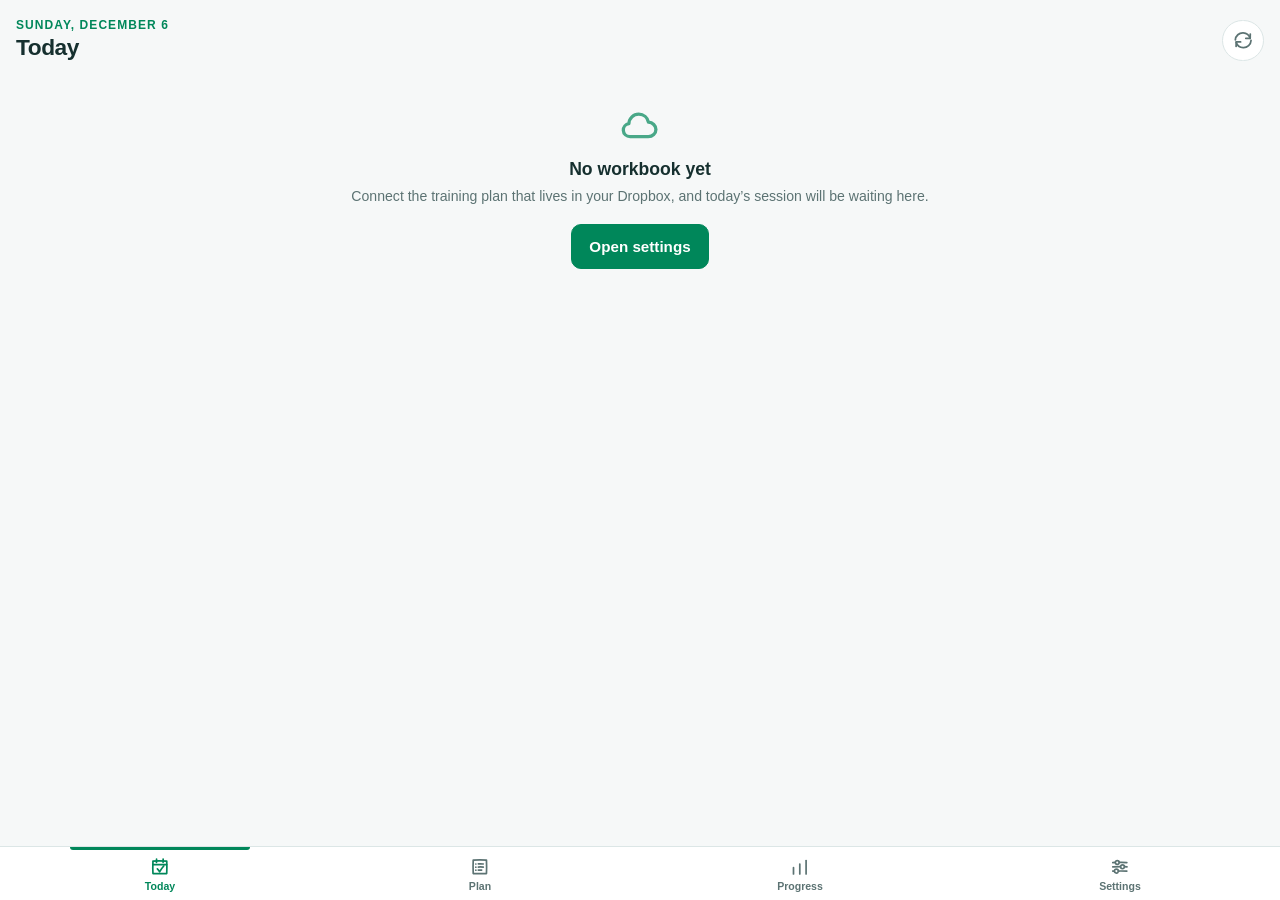
==== index.html @ d791ae9e "v1.69.0 — extras under Done, and a tick of their own He went looking for Wednesday's walk under Done" ====
<!DOCTYPE html>
<html lang="en">
<head>
    <meta charset="UTF-8">
    <meta name="viewport" content="width=device-width, initial-scale=1.0, viewport-fit=cover">
    <meta name="apple-mobile-web-app-capable" content="yes">
    <meta name="mobile-web-app-capable" content="yes">
    <meta name="apple-mobile-web-app-status-bar-style" content="black-translucent">
    <meta name="apple-mobile-web-app-title" content="AMS Workout">
    <meta name="theme-color" content="#00C97B">
    <title>AMS Workout Sync</title>
    <link rel="icon" type="image/png" sizes="64x64" href="icons/favicon-64.png">
    <link rel="apple-touch-icon" sizes="180x180" href="icons/apple-touch-icon.png">
    <link rel="manifest" href="manifest.json">
    <link rel="stylesheet" href="css/style.css?v=1.69.0">
</head>
<body data-tab="today">

    <!-- Hand-drawn icon set, in the spirit of the Instructions app: single
         stroke, nothing quite true, currentColor so each takes the colour of
         whatever it sits in. -->
    <svg class="icon-sprite" aria-hidden="true" focusable="false">
        <symbol id="icon-today" viewBox="0 0 24 24" fill="none" stroke="currentColor" stroke-width="1.9" stroke-linecap="round" stroke-linejoin="round">
            <path d="M4.4 5.6c5.1-.3 10.2-.2 15.3 0 .3 4.7.2 9.3 0 13.9-5.1.3-10.2.2-15.3 0-.3-4.6-.2-9.2 0-13.9Z"/>
            <path d="M4.6 9.7c5-.2 10-.2 15 0"/>
            <path d="M8.4 3.5c0 1.2 0 2.4-.1 3.5M15.7 3.4c.1 1.2.1 2.4 0 3.6"/>
            <path d="M9.3 14.4c1 1 1.8 2 2.5 3.1 1.4-2.4 2.9-4.5 4.6-6.4"/>
        </symbol>
        <symbol id="icon-plan" viewBox="0 0 24 24" fill="none" stroke="currentColor" stroke-width="1.9" stroke-linecap="round" stroke-linejoin="round">
            <path d="M4.7 4.6c-.3 5-.2 10 0 14.9 5 .3 9.8.2 14.7 0 .3-5 .2-10 0-14.9-4.9-.3-9.8-.3-14.7 0Z"/>
            <path d="M7.6 8.9h.01M7.6 12.4h.01M7.6 15.8h.01"/>
            <path d="M10.4 8.8c1.9-.2 3.7-.1 5.5.1"/>
            <path d="M10.4 12.3c1.9-.2 3.7-.1 5.5.1"/>
            <path d="M10.4 15.7c1.2-.2 2.4-.1 3.6.1"/>
        </symbol>
        <symbol id="icon-progress" viewBox="0 0 24 24" fill="none" stroke="currentColor" stroke-width="1.9" stroke-linecap="round" stroke-linejoin="round">
            <path d="M5 20V13"></path>
            <path d="M12 20V9"></path>
            <path d="M19 20V5"></path>
        </symbol>
        <symbol id="icon-settings" viewBox="0 0 24 24" fill="none" stroke="currentColor" stroke-width="1.9" stroke-linecap="round" stroke-linejoin="round">
            <path d="M4.2 7.3c.9-.1 1.8-.2 2.7-.2M11.5 7.1c2.8-.1 5.5 0 8.3.2"/>
            <path d="M7.05 7.2C7 6 7.95 5.05 9.2 5.05c1.3 0 2.15.95 2.15 2.15 0 1.3-.95 2.2-2.15 2.15C7.9 9.3 7.05 8.4 7.05 7.2Z"/>
            <path d="M4.2 12.1c2.7-.2 5.4-.2 8.5-.2M17.3 11.9c.9 0 1.8.1 2.7.2"/>
            <path d="M12.85 12c-.05-1.25.9-2.15 2.15-2.15 1.3 0 2.15.95 2.15 2.15 0 1.3-.95 2.2-2.15 2.15-1.3-.05-2.15-.95-2.15-2.15Z"/>
            <path d="M4.2 16.9c.5-.1 1-.1 1.5-.1M10.5 16.7c3.1-.1 6.2 0 9.3.2"/>
            <path d="M6.05 16.8C6 15.55 6.95 14.65 8.2 14.65c1.3 0 2.15.95 2.15 2.15 0 1.3-.95 2.2-2.15 2.15-1.3-.05-2.15-.95-2.15-2.15Z"/>
        </symbol>

        <symbol id="icon-swim" viewBox="0 0 24 24" fill="none" stroke="currentColor" stroke-width="1.9" stroke-linecap="round" stroke-linejoin="round">
            <path d="M2.6 17.4c1.6-1.3 3-1.3 4.6 0 1.6 1.3 3 1.3 4.6 0 1.6-1.3 3-1.3 4.6 0 1.5 1.3 3 1.3 4.5 0"/>
            <path d="M2.6 21c1.6-1.3 3-1.3 4.6 0 1.6 1.3 3 1.3 4.6 0 1.6-1.3 3-1.3 4.6 0 1.5 1.3 3 1.3 4.5 0"/>
            <path d="M7.4 13.6c1.9-1.7 3.9-3.3 6.1-4.7"/>
            <path d="M10.9 11.1c1.6.4 3.1 1 4.6 1.8"/>
            <path d="M16.8 6.4c.05-1.05.85-1.85 1.9-1.85 1.05 0 1.85.8 1.85 1.85 0 1.1-.8 1.9-1.85 1.85-1.05-.05-1.9-.85-1.9-1.85Z"/>
        </symbol>
        <symbol id="icon-bike" viewBox="0 0 24 24" fill="none" stroke="currentColor" stroke-width="1.9" stroke-linecap="round" stroke-linejoin="round">
            <path d="M2.4 17.1c0-2.2 1.7-3.9 3.9-3.9 2.1 0 3.8 1.7 3.8 3.9 0 2.1-1.7 3.8-3.8 3.8-2.2 0-3.9-1.7-3.9-3.8Z"/>
            <path d="M14 17.1c0-2.2 1.7-3.9 3.8-3.9 2.2 0 3.9 1.7 3.9 3.9 0 2.1-1.7 3.8-3.9 3.8-2.1 0-3.8-1.7-3.8-3.8Z"/>
            <path d="M6.3 17.1c1.9-2.6 3.8-5 5.9-7.3 1.9 2.4 3.8 4.8 5.6 7.3"/>
            <path d="M9.1 9.6c2 .2 4 .2 6 0"/>
            <path d="M14.9 5.3c.9-.1 1.8-.1 2.7 0"/>
            <path d="M16 5.4c.6 1.5 1.2 2.9 1.9 4.3"/>
        </symbol>
        <symbol id="icon-run" viewBox="0 0 24 24" fill="none" stroke="currentColor" stroke-width="1.9" stroke-linecap="round" stroke-linejoin="round">
            <path d="M13.2 4.3c.05-1.15.9-2 2.05-2 1.1 0 1.95.85 1.95 2 0 1.15-.85 2.05-1.95 2-1.15-.05-2.05-.9-2.05-2Z"/>
            <path d="M8.6 21.4c.9-2.2 1.9-4.2 3.1-6.2-1.1-1.2-2.1-2.4-3-3.7"/>
            <path d="M8.7 11.5c-.2 1.4-.6 2.6-1.2 3.8"/>
            <path d="M8.7 11.4c1.6-1.6 3.3-2.9 5.2-4 1 1.2 1.7 2.5 2.2 3.9 1.2.5 2.4.9 3.7 1.2"/>
            <path d="M11.7 15.2c1.4.7 2.5 1.7 3.4 3 .5 1.1.9 2.1 1.2 3.2"/>
            <path d="M4.3 9.9c1.4-.2 2.8-.2 4.2-.1"/>
        </symbol>
        <symbol id="icon-strength" viewBox="0 0 24 24" fill="none" stroke="currentColor" stroke-width="1.9" stroke-linecap="round" stroke-linejoin="round">
            <path d="M2.6 9.6c.1 1.7.1 3.3 0 5"/>
            <path d="M5.3 7.3c.2 3.1.2 6.2 0 9.4"/>
            <path d="M18.7 7.2c.2 3.2.2 6.4 0 9.5"/>
            <path d="M21.4 9.5c.1 1.7.1 3.4 0 5.1"/>
            <path d="M5.4 12c4.4-.3 8.8-.3 13.2 0"/>
        </symbol>
        <symbol id="icon-mobility" viewBox="0 0 24 24" fill="none" stroke="currentColor" stroke-width="1.9" stroke-linecap="round" stroke-linejoin="round">
            <path d="M10.1 3.6c.05-1.15.9-2 2.05-2 1.1 0 1.95.85 1.95 2 0 1.15-.85 2.05-1.95 2-1.15-.05-2.05-.9-2.05-2Z"/>
            <path d="M12.1 7c-.1 2.5-.1 4.9 0 7.3"/>
            <path d="M6.6 9.3c1.9.8 3.7 1.3 5.6 1.4 1.9-.1 3.6-.6 5.4-1.4"/>
            <path d="M12.1 14.2c-1.3 2.4-2.8 4.6-4.6 6.6"/>
            <path d="M12.1 14.2c1.4 2.3 2.9 4.5 4.7 6.5"/>
        </symbol>
        <symbol id="icon-stretch" viewBox="0 0 24 24" fill="none" stroke="currentColor" stroke-width="1.9" stroke-linecap="round" stroke-linejoin="round">
            <path d="M7.6 3.9c.05-1.15.9-2 2.05-2 1.1 0 1.95.85 1.95 2 0 1.15-.85 2.05-1.95 2-1.15-.05-2.05-.9-2.05-2Z"/>
            <path d="M9.6 7.3c-.4 2.3-.5 4.5-.4 6.8"/>
            <path d="M9.2 14.1c2.8-.4 5.6-.5 8.4-.3"/>
            <path d="M9.4 9.5c2.2.6 4.3 1.5 6.3 2.7"/>
            <path d="M4.2 20.6c1.7-2.3 3.4-4.5 5.2-6.6"/>
        </symbol>
        <symbol id="icon-other" viewBox="0 0 24 24" fill="none" stroke="currentColor" stroke-width="1.9" stroke-linecap="round" stroke-linejoin="round">
            <path d="M3.6 12c0-4.7 3.8-8.5 8.5-8.5 4.6 0 8.4 3.8 8.4 8.5 0 4.6-3.8 8.4-8.4 8.4-4.7 0-8.5-3.8-8.5-8.4Z"/>
            <path d="M9.4 9.6c.2-1.4 1.3-2.3 2.7-2.3 1.5 0 2.6 1 2.6 2.4 0 1.8-2.5 2-2.6 4"/>
            <path d="M12.1 16.6h.01"/>
        </symbol>

        <symbol id="icon-cloud" viewBox="0 0 24 24" fill="none" stroke="currentColor" stroke-width="1.9" stroke-linecap="round" stroke-linejoin="round">
            <path d="M6.6 18.8c-2.3.1-4-1.5-4.1-3.6-.1-1.9 1.3-3.6 3.2-3.9.2-3.1 2.6-5.4 5.7-5.4 2.8 0 5.1 1.9 5.6 4.6 2.4.1 4.3 2 4.3 4.2 0 2.3-1.9 4.1-4.4 4.1-3.4.1-6.9.1-10.3 0Z"/>
        </symbol>
        <symbol id="icon-sync" viewBox="0 0 24 24" fill="none" stroke="currentColor" stroke-width="1.9" stroke-linecap="round" stroke-linejoin="round">
            <path d="M20.4 12.3c-.2 4.4-3.9 7.8-8.4 7.6-3.5-.1-6.5-2.5-7.5-5.8"/>
            <path d="M3.6 11.6c.3-4.4 4-7.7 8.4-7.5 3.5.2 6.4 2.6 7.4 5.9"/>
            <path d="M19.6 5.4c-.1 1.5-.1 3-.1 4.6-1.6.1-3.1.1-4.7 0"/>
            <path d="M4.4 18.6c.1-1.6.1-3.1.1-4.7 1.6-.1 3.1-.1 4.7 0"/>
        </symbol>
        <symbol id="icon-back" viewBox="0 0 24 24" fill="none" stroke="currentColor" stroke-width="2.1" stroke-linecap="round" stroke-linejoin="round">
            <path d="M14.8 4.6c-2.5 2.4-4.9 4.9-7.2 7.5 2.3 2.6 4.7 5.1 7.2 7.4"/>
        </symbol>
        <symbol id="icon-check" viewBox="0 0 24 24" fill="none" stroke="currentColor" stroke-width="2.1" stroke-linecap="round" stroke-linejoin="round">
            <path d="M4.7 12.5c1.6 1.6 3 3.2 4.3 5 3.4-5.6 7.4-10.6 11.4-15"/>
        </symbol>
        <symbol id="icon-plus" viewBox="0 0 24 24" fill="none" stroke="currentColor" stroke-width="2.1" stroke-linecap="round" stroke-linejoin="round">
            <path d="M12 5.5v13M5.5 12h13"/>
        </symbol>
        <symbol id="icon-share" viewBox="0 0 24 24" fill="none" stroke="currentColor" stroke-width="1.9" stroke-linecap="round" stroke-linejoin="round">
            <path d="M12 3.4c0 4.3 0 8.5.1 12.7"/>
            <path d="M8.3 7c1.2-1.3 2.5-2.5 3.8-3.6 1.3 1.1 2.6 2.3 3.7 3.6"/>
            <path d="M7.6 11H5.5c-.3 3.1-.3 6.2 0 9.3 4.4.3 8.7.3 13 0 .3-3.1.3-6.2 0-9.3h-2.1"/>
        </symbol>
        <symbol id="icon-mic" viewBox="0 0 24 24" fill="none" stroke="currentColor" stroke-width="1.9" stroke-linecap="round" stroke-linejoin="round">
            <path d="M9.4 4.6c0-1.5 1.2-2.7 2.7-2.7 1.4 0 2.6 1.2 2.6 2.7 0 2.4.1 4.7 0 7.1 0 1.4-1.2 2.6-2.6 2.6-1.5 0-2.7-1.2-2.7-2.6-.1-2.4-.1-4.7 0-7.1Z"/>
            <path d="M5.6 10.9c-.1 3.4 2.7 6.3 6.4 6.3 3.6 0 6.5-2.9 6.4-6.3"/>
            <path d="M12 17.4c0 1.6 0 3.1-.1 4.6"/>
            <path d="M8.8 22.1c2.1-.2 4.2-.2 6.3 0"/>
        </symbol>
        <symbol id="icon-clock" viewBox="0 0 24 24" fill="none" stroke="currentColor" stroke-width="1.9" stroke-linecap="round" stroke-linejoin="round">
            <path d="M3.6 12c0-4.7 3.8-8.5 8.5-8.5 4.6 0 8.4 3.8 8.4 8.5 0 4.6-3.8 8.4-8.4 8.4-4.7 0-8.5-3.8-8.5-8.4Z"/>
            <path d="M12 7.2c-.1 1.7-.1 3.3 0 4.9 1.3.6 2.5 1.3 3.7 2.1"/>
        </symbol>
    </svg>

    <!-- ===================== TODAY ===================== -->
    <div id="todayScreen" class="screen active">
        <header class="app-header">
            <div class="app-header-main">
                <p class="app-eyebrow" id="todayEyebrow">Today</p>
                <h1 class="app-title" id="todayDate">—</h1>
            </div>
            <button class="icon-button" id="syncButton" aria-label="Sync with Dropbox">
                <svg class="icon"><use href="#icon-sync"></use></svg>
            </button>
        </header>
        <div class="status-strip" id="statusStrip" hidden></div>
        <div class="screen-body" id="todayBody"></div>
    </div>

    <!-- ===================== PLAN ===================== -->
    <div id="planScreen" class="screen">
        <header class="app-header">
            <div class="app-header-main">
                <p class="app-eyebrow">The plan</p>
                <h1 class="app-title">Schedule</h1>
            </div>
        </header>
        <div class="segmented" role="tablist">
            <button class="segment active" data-range="upcoming">Upcoming</button>
            <button class="segment" data-range="past">Done</button>
            <button class="segment" data-range="missed">Missed</button>
            <button class="segment" data-range="all">All</button>
        </div>
        <div class="screen-body" id="planBody"></div>
    </div>

    <!-- ===================== PROGRESS ===================== -->
    <div id="progressScreen" class="screen">
        <header class="app-header">
            <div class="app-header-main">
                <p class="app-eyebrow">How it is going</p>
                <h1 class="app-title">Progress</h1>
            </div>
        </header>
        <div class="screen-body" id="progressBody"></div>
    </div>

    <!-- ===================== WORKOUT DETAIL ===================== -->
    <div id="workoutScreen" class="screen">
        <header class="app-header detail">
            <button class="icon-button" data-back="true" aria-label="Back">
                <svg class="icon"><use href="#icon-back"></use></svg>
            </button>
            <div class="app-header-main">
                <p class="app-eyebrow" id="workoutEyebrow">—</p>
                <h1 class="app-title" id="workoutTitle">—</h1>
            </div>
            <button class="icon-button" id="shareWorkoutButton" aria-label="Share this session">
                <svg class="icon"><use href="#icon-share"></use></svg>
            </button>
        </header>
        <div class="screen-body" id="workoutBody"></div>
        <div class="screen-footer">
            <!-- The commonest answer, full width and saying the number it will
                 write. The form and "missed" are the exceptions underneath. -->
            <button class="btn btn-primary btn-block" id="asPlannedButton" hidden>Did it</button>
            <div class="button-row" style="margin-top:0.4rem">
                <button class="btn btn-primary" id="openLogButton">Log this session</button>
                <button class="btn" id="markMissedButton">Missed</button>
            </div>
        </div>
    </div>

    <!-- ===================== LOG ===================== -->
    <div id="logScreen" class="screen">
        <header class="app-header detail">
            <button class="icon-button" data-back="true" aria-label="Back">
                <svg class="icon"><use href="#icon-back"></use></svg>
            </button>
            <div class="app-header-main">
                <p class="app-eyebrow" id="logEyebrow">—</p>
                <h1 class="app-title" id="logTitle">How did it go?</h1>
            </div>
        </header>
        <div class="screen-body" id="logBody"></div>
        <div class="screen-footer">
            <button class="btn btn-primary btn-block" id="saveLogButton">Save to the workbook</button>
        </div>
    </div>

    <!-- ===================== ACTIVITY LIST ===================== -->
    <div id="activitiesScreen" class="screen">
        <header class="app-header detail">
            <button class="icon-button" data-back="true" aria-label="Back">
                <svg class="icon"><use href="#icon-back"></use></svg>
            </button>
            <div class="app-header-main">
                <p class="app-eyebrow">Extra activities</p>
                <h1 class="app-title">What you can log</h1>
            </div>
        </header>
        <div class="screen-body" id="activitiesBody"></div>
    </div>

    <!-- ===================== WAITING TO SYNC ===================== -->
    <div id="queueScreen" class="screen">
        <header class="app-header detail">
            <button class="icon-button" data-back="true" aria-label="Back">
                <svg class="icon"><use href="#icon-back"></use></svg>
            </button>
            <div class="app-header-main">
                <p class="app-eyebrow">Not yet in the workbook</p>
                <h1 class="app-title">Waiting to sync</h1>
            </div>
        </header>
        <div class="screen-body" id="queueBody"></div>
        <div class="screen-footer">
            <button class="btn btn-primary btn-block" id="queueSyncButton">Try again now</button>
        </div>
    </div>

    <!-- ===================== HOW THIS WORKS ===================== -->
    <div id="guideScreen" class="screen">
        <header class="app-header detail">
            <button class="icon-button" data-back="true" aria-label="Back">
                <svg class="icon"><use href="#icon-back"></use></svg>
            </button>
            <div class="app-header-main">
                <p class="app-eyebrow">AMS Workout Sync</p>
                <h1 class="app-title">How this works</h1>
            </div>
        </header>
        <div class="screen-body" id="guideBody"></div>
    </div>

    <!-- ===================== WHAT'S NEW ===================== -->
    <div id="versionScreen" class="screen">
        <header class="app-header detail">
            <button class="icon-button" data-back="true" aria-label="Back">
                <svg class="icon"><use href="#icon-back"></use></svg>
            </button>
            <div class="app-header-main">
                <p class="app-eyebrow" id="versionEyebrow">—</p>
                <h1 class="app-title">What's new</h1>
            </div>
        </header>
        <div class="screen-body" id="versionBody"></div>
    </div>

    <!-- ===================== SOMETHING ELSE ===================== -->
    <div id="extraScreen" class="screen">
        <header class="app-header detail">
            <button class="icon-button" data-back="true" aria-label="Back">
                <svg class="icon"><use href="#icon-back"></use></svg>
            </button>
            <div class="app-header-main">
                <p class="app-eyebrow">Not in the plan</p>
                <h1 class="app-title">An extra activity</h1>
            </div>
        </header>
        <div class="screen-body" id="extraBody"></div>
        <div class="screen-footer">
            <button class="btn btn-primary btn-block" id="saveExtraButton">Save it</button>
        </div>
    </div>

    <!-- ===================== EVERYTHING ELSE LOGGED ===================== -->
    <div id="extrasScreen" class="screen">
        <header class="app-header detail">
            <button class="icon-button" data-back="true" aria-label="Back">
                <svg class="icon"><use href="#icon-back"></use></svg>
            </button>
            <div class="app-header-main">
                <p class="app-eyebrow">Not in the plan</p>
                <h1 class="app-title">Extra activities</h1>
            </div>
        </header>
        <div class="screen-body" id="extrasBody"></div>
        <div class="screen-footer">
            <button class="btn btn-primary btn-block" data-extra="1">Log an extra activity</button>
        </div>
    </div>

    <!-- ===================== RESCHEDULE ===================== -->
    <div id="rescheduleScreen" class="screen">
        <header class="app-header detail">
            <button class="icon-button" data-back="true" aria-label="Back">
                <svg class="icon"><use href="#icon-back"></use></svg>
            </button>
            <div class="app-header-main">
                <p class="app-eyebrow" id="rescheduleEyebrow">—</p>
                <h1 class="app-title">Move this session</h1>
            </div>
        </header>
        <div class="screen-body" id="rescheduleBody"></div>
    </div>

    <!-- ===================== SETTINGS ===================== -->
    <div id="settingsScreen" class="screen">
        <header class="app-header">
            <div class="app-header-main">
                <!-- No eyebrow. Every attempt at one here said something the
                     word "Settings" had already said, and he asked for it to be
                     relevant or gone. There was nothing relevant to put. -->
                <h1 class="app-title">Settings</h1>
            </div>
        </header>
        <div class="screen-body" id="settingsBody"></div>
    </div>

    <!-- ===================== SHEET SETUP ===================== -->
    <div id="setupScreen" class="screen">
        <header class="app-header detail">
            <button class="icon-button" data-back="true" aria-label="Back">
                <svg class="icon"><use href="#icon-back"></use></svg>
            </button>
            <div class="app-header-main">
                <p class="app-eyebrow">Which column is which</p>
                <h1 class="app-title">Sheet setup</h1>
            </div>
        </header>
        <div class="screen-body" id="setupBody"></div>
        <div class="screen-footer">
            <button class="btn btn-primary btn-block" id="saveSetupButton">Save layout</button>
        </div>
    </div>

    <nav class="tab-bar">
        <button class="tab" data-tab="today">
            <svg class="icon"><use href="#icon-today"></use></svg><span>Today</span>
        </button>
        <button class="tab" data-tab="plan">
            <svg class="icon"><use href="#icon-plan"></use></svg><span>Plan</span>
        </button>
        <button class="tab" data-tab="progress">
            <svg class="icon"><use href="#icon-progress"></use></svg><span>Progress</span>
        </button>
        <button class="tab" data-tab="settings">
            <svg class="icon"><use href="#icon-settings"></use></svg><span>Settings</span>
        </button>
    </nav>

    <!-- Asked rather than assumed: which week, before the share sheet opens. -->
    <div class="action-sheet" id="actionSheet" hidden>
        <div class="action-sheet-backdrop" data-sheet-close></div>
        <div class="action-sheet-card" role="dialog" aria-modal="true" aria-labelledby="actionSheetTitle">
            <p class="action-sheet-title" id="actionSheetTitle"></p>
            <!-- Only filled in when the sheet is being used to explain
                 something rather than to ask something. -->
            <div class="action-sheet-note" id="actionSheetNote" hidden></div>
            <div class="action-sheet-actions" id="actionSheetActions"></div>
            <button type="button" class="btn btn-block action-sheet-cancel" id="actionSheetCancel" data-sheet-close>Cancel</button>
        </div>
    </div>

    <!-- Outside every screen: see the note in init(). One input serves every
         photo button in the app, and no `capture` attribute, so an iPhone
         offers the camera and the library rather than opening the camera. -->
    <input type="file" id="photoInput" accept="image/*" multiple hidden>

    <!-- One photo, as large as the screen will show it. -->
    <div class="photo-viewer" id="photoViewer" hidden>
        <div class="photo-viewer-backdrop" data-photo-close></div>
        <div class="photo-viewer-card" role="dialog" aria-modal="true" aria-label="Photo">
            <img id="photoViewerImage" alt="">
            <p class="photo-viewer-caption" id="photoViewerCaption"></p>
            <div class="button-row">
                <button type="button" class="btn btn-small" data-photo-share>Save a copy</button>
                <button type="button" class="btn btn-small btn-danger" data-photo-delete>Delete</button>
                <button type="button" class="btn btn-small" data-photo-close>Close</button>
            </div>
        </div>
    </div>

    <div class="toast" id="toast" role="status" aria-live="polite"></div>

    <script src="js/version.js?v=1.69.0"></script>
    <script src="js/db.js?v=1.69.0"></script>
    <script src="js/zip.js?v=1.69.0"></script>
    <script src="js/xlsx.js?v=1.69.0"></script>
    <script src="js/mapping.js?v=1.69.0"></script>
    <script src="js/plan.js?v=1.69.0"></script>
    <script src="js/extras.js?v=1.69.0"></script>
    <script src="js/voice.js?v=1.69.0"></script>
    <script src="js/photos.js?v=1.69.0"></script>
    <script src="js/ics.js?v=1.69.0"></script>
    <script src="js/stats.js?v=1.69.0"></script>
    <script src="js/dropbox.js?v=1.69.0"></script>
    <script src="js/sync.js?v=1.69.0"></script>
    <script src="js/ui.js?v=1.69.0"></script>
    <script src="js/app.js?v=1.69.0"></script>
</body>
</html>
---- css/style.css ----
/*
 * AMS Workout Sync — styling.
 *
 * A sibling of the AMS Instructions app, and deliberately so: the same dark
 * teal ground, the same hand-drawn icons, the same idea that colour tells you
 * where you are. Here the accent comes from the *sport* rather than the tab,
 * because on a training plan the discipline is the thing you are looking for.
 */

* { margin: 0; padding: 0; box-sizing: border-box; }

/*
 * `hidden` has to win. Any class that sets `display` outbids the browser's own
 * [hidden] rule, so an element the code believes it has hidden stays on screen:
 * that is how the status strip kept its space with nothing to say in it, and
 * how a rest day went on offering a "Log this session" button.
 */
[hidden] { display: none !important; }

:root {
    --color-bg: #0a1f1f;
    --color-surface: #1a3535;
    --color-surface-2: #21403f;
    --color-text: #ffffff;
    --color-text-secondary: #a0b8b8;
    --color-border: #2a5555;

    --accent: #00C97B;
    --color-success: #10b981;
    --color-warning: #f59e0b;
    --color-danger: #dc2626;
    --color-danger-text: #ff6b6b;

    /* One colour per discipline, kept far apart in hue so a week of training
       can be read as a stripe of colour without labels. */
    --sport-swim: #06b6d4;
    --sport-bike: #84cc16;
    --sport-run: #22c55e;
    /* Mobility and strength are one colour on purpose: they are the same
       kind of work, they are read together in the week strip, and telling two
       gym sessions apart by hue was never the question anybody asks of it. */
    --sport-mobility: #eab308;
    --sport-strength: #eab308;
    --sport-other: #8b5cf6;
    --sport-rest: #64748b;   /* deliberately quiet — a rest day is not a session */
    --sport-race: #ef4444;
    /* Anything done outside the plan. Not a discipline — a walk and an
       unplanned run are both this — so it is deliberately outside the range
       the sports occupy, and pink was free. Its whole job is to be told apart
       from all of them at a glance, in a column 11 pixels wide. */
    --sport-extra: #f472b6;

    /* The frame round anything logged outside the plan. Yellow because he
       asked for yellow, and because green is taken: a run logged as an extra
       carries a green bar already, and a green frame round it would make it
       look like a planned session he completed. */
    --extra-edge: #eab308;

    --safe-top: env(safe-area-inset-top, 0px);
    --safe-bottom: env(safe-area-inset-bottom, 0px);
    --tabbar-height: 3.35rem;

    --radius: 14px;
    --radius-sm: 10px;
}

@media (prefers-color-scheme: light) {
    :root:not([data-theme="dark"]) {
        --color-bg: #f6f8f8;
        --color-surface: #ffffff;
        --color-surface-2: #eef3f3;
        --color-text: #16302f;
        --color-text-secondary: #5c7373;
        --color-border: #dce6e6;
        --accent: #00875A;
        /* The dark theme's sport colours are bright by design, and on white
           they wash out to half the contrast standard — the RUN label measured
           2.3:1 against the 4.5 it needs. Strength was given a darker light
           variant from the start; these finish the job. Same hue, more ink. */
        --sport-swim: #155e75;
        --sport-bike: #3f6212;
        --sport-run: #166534;
        --sport-mobility: #854d0e;
        --sport-strength: #854d0e;
        --sport-other: #5b21b6;
        --sport-rest: #475569;
        --sport-race: #991b1b;
        /* Same treatment as the sports above, and for the same reason: it
           labels a row on the opened day, so it carries text. 6.0:1 on white.
           Do not brighten it back towards the dark theme's pink. */
        --sport-extra: #be185d;
        /* #eab308 is 1.9:1 on white — invisible as an edge. Same hue with more
           ink in it: 4.9:1, well past the 3:1 a border needs. */
        --extra-edge: #a16207;
        --color-danger-text: #c81e1e;
    }
}

html { background: var(--color-bg); }

body {
    font-family: -apple-system, BlinkMacSystemFont, 'Segoe UI', Roboto, sans-serif;
    background: var(--color-bg);
    color: var(--color-text);
    height: 100vh;
    height: 100dvh;
    overflow: hidden;
    -webkit-text-size-adjust: 100%;
    -webkit-tap-highlight-color: transparent;
}

.icon-sprite { display: none; }

.icon {
    width: 1.4rem;
    height: 1.4rem;
    display: block;
    color: inherit;
}

/* ---------- screens ---------- */

.screen {
    display: none;
    position: fixed;
    inset: 0;
    flex-direction: column;
    background: var(--color-bg);
}

.screen.active { display: flex; }

.screen-body {
    flex: 1;
    overflow-y: auto;
    -webkit-overflow-scrolling: touch;
    padding: 0 1rem calc(var(--tabbar-height) + var(--safe-bottom) + 1.5rem);
}

.screen-footer {
    position: sticky;
    bottom: 0;
    padding: 0.75rem 1rem calc(0.75rem + var(--safe-bottom));
    background: linear-gradient(to top, var(--color-bg) 62%, transparent);
}

/* A detail screen sits above the tab bar, so its body needs less bottom room. */
#workoutScreen .screen-body,
#logScreen .screen-body,
#setupScreen .screen-body { padding-bottom: 1.5rem; }

/* ---------- header ---------- */

.app-header {
    display: flex;
    align-items: flex-end;
    gap: 0.75rem;
    padding: calc(var(--safe-top) + 1.1rem) 1rem 0.85rem;
}

.app-header.detail { align-items: center; }

.app-header-main { flex: 1; min-width: 0; }

.app-eyebrow {
    font-size: 0.75rem;
    font-weight: 600;
    letter-spacing: 0.09em;
    text-transform: uppercase;
    color: var(--accent);
    margin-bottom: 0.15rem;
}

.app-title {
    font-size: 1.6rem;
    font-weight: 700;
    letter-spacing: -0.02em;
    line-height: 1.15;
}

.icon-button {
    flex-shrink: 0;
    width: 2.6rem;
    height: 2.6rem;
    display: grid;
    place-items: center;
    border: 1px solid var(--color-border);
    border-radius: 50%;
    background: var(--color-surface);
    color: var(--color-text);
    cursor: pointer;
}

.icon-button:active { transform: scale(0.94); }
.icon-button.spinning .icon { animation: spin 0.9s linear infinite; }

@keyframes spin { to { transform: rotate(360deg); } }

/* ---------- status strip ---------- */

.status-strip {
    margin: 0 1rem 0.75rem;
    padding: 0.6rem 0.8rem;
    border-radius: var(--radius-sm);
    background: var(--color-surface);
    border: 1px solid var(--color-border);
    font-size: 0.82rem;
    color: var(--color-text-secondary);
    display: flex;
    align-items: center;
    gap: 0.5rem;
}

.status-strip.warn { border-color: var(--color-warning); color: var(--color-warning); }
.status-strip.bad { border-color: var(--color-danger-text); color: var(--color-danger-text); }
.status-strip .icon { width: 1.05rem; height: 1.05rem; flex-shrink: 0; }

/* ---------- cards ---------- */

.card {
    background: var(--color-surface);
    border: 1px solid var(--color-border);
    border-radius: var(--radius);
    padding: 1rem;
    margin-bottom: 0.85rem;
}

.card-tappable { cursor: pointer; }
.card-tappable:active { transform: scale(0.99); }

/* The workout card wears its discipline's colour down the left edge. */
.workout-card {
    position: relative;
    padding-left: 1.1rem;
    overflow: hidden;
}

.workout-card::before {
    content: '';
    position: absolute;
    left: 0; top: 0; bottom: 0;
    width: 5px;
    background: var(--sport, var(--accent));
}

/*
 * Done, and missed, said by the whole card rather than by a pill on it.
 *
 * The pill was already there and was already right — it was just small. Nine
 * cards down a list, finding out which are behind you meant reading nine
 * pills. The border answers that from a glance and the pill keeps the detail.
 *
 * Colour matches the pill exactly (`.pill.done`, `.pill.missed`), so the two
 * marks on one card can never disagree about what they mean. The wash is kept
 * very light: it has to survive being read beside the sport's own colour bar
 * down the left edge, not compete with it.
 */
.workout-card.is-done,
.workout-card.is-missed-card {
    /* 2px of border and 1px of inset ring: three pixels of edge, which is what
       "a bit thicker" turned out to mean when it was drawn. */
    border-width: 2px;
}

.workout-card.is-done {
    border-color: var(--color-success);
    box-shadow: inset 0 0 0 1px var(--color-success);
    background: color-mix(in srgb, var(--color-success) 11%, var(--color-surface));
}

.workout-card.is-missed-card {
    border-color: var(--color-danger-text);
    box-shadow: inset 0 0 0 1px var(--color-danger-text);
    background: color-mix(in srgb, var(--color-danger-text) 11%, var(--color-surface));
}

/*
 * An extra, framed like the two above and in a colour neither of them uses.
 *
 * Green and red are *states* — done and missed. An extra has no state to
 * report: it is always done, which is why its bar in the week strip is always
 * solid (v1.56.0). So this frame reports a *kind* instead, and the activity's
 * own colour stays on the left edge reporting which activity. Two marks, two
 * meanings, exactly as the border and the pill divide the work on a session.
 *
 * The one place it matters most is a run logged as an extra: green bar, and
 * a green frame would say "a planned session you completed", which is the one
 * thing it is not.
 */
.workout-card.is-extra-card {
    border-width: 2px;
    border-color: var(--extra-edge);
    box-shadow: inset 0 0 0 1px var(--extra-edge);
    background: color-mix(in srgb, var(--extra-edge) 11%, var(--color-surface));
}

/*
 * The tick, in the corner of a session you have done.
 *
 * Filled rather than outlined, and the one solid patch of colour on the card:
 * the border and the pill both report the fact quietly, and this is the part
 * that is allowed to be pleased about it. Drawn in the corner because that is
 * where he drew it.
 */
.done-tick {
    position: absolute;
    top: 0.6rem;
    right: 0.6rem;
    width: 1.75rem;
    height: 1.75rem;
    display: grid;
    place-items: center;
    border-radius: 50%;
    background: var(--color-success);
    color: var(--color-surface);
    box-shadow: 0 1px 4px color-mix(in srgb, var(--color-success) 45%, transparent);
}

/*
 * The same tick on an extra, in the extras' own yellow. Green would say "a
 * planned session you completed", which is the one thing the yellow frame on
 * that card exists to deny.
 */
.done-tick.is-extra {
    background: var(--extra-edge);
    box-shadow: 0 1px 4px color-mix(in srgb, var(--extra-edge) 45%, transparent);
}

.done-tick .icon { width: 1rem; height: 1rem; }

/* A long title must wrap before it reaches the tick rather than run under it. */
.workout-card.is-done .workout-card-titles,
.workout-card.is-extra-card .workout-card-titles { padding-right: 1.9rem; }

/* Offered on a card that has shrunk to one line, so it has to sit quietly on
   it rather than reopen the card. Full width would read as a decision to make;
   this is the one thing left to do with a session that is finished. */
.send-done {
    margin-top: 0.55rem;
    border-color: color-mix(in srgb, var(--color-success) 55%, var(--color-border));
    color: var(--color-success);
}

.workout-card-head {
    display: flex;
    align-items: center;
    gap: 0.65rem;
    margin-bottom: 0.5rem;
}

.sport-badge {
    width: 2.4rem;
    height: 2.4rem;
    flex-shrink: 0;
    display: grid;
    place-items: center;
    border-radius: 50%;
    background: color-mix(in srgb, var(--sport, var(--accent)) 18%, transparent);
    color: var(--sport, var(--accent));
}

.sport-badge .icon { width: 1.3rem; height: 1.3rem; }

.workout-card-titles { flex: 1; min-width: 0; }

.workout-card-sport {
    font-size: 0.7rem;
    font-weight: 700;
    letter-spacing: 0.09em;
    text-transform: uppercase;
    color: var(--sport, var(--accent));
}

.workout-card-title {
    font-size: 1.02rem;
    font-weight: 650;
    line-height: 1.25;
    overflow-wrap: anywhere;
}

.workout-card-meta {
    display: flex;
    flex-wrap: wrap;
    gap: 0.35rem 0.5rem;
    margin-top: 0.5rem;
}

.pill {
    font-size: 0.74rem;
    font-weight: 600;
    padding: 0.2rem 0.55rem;
    border-radius: 999px;
    background: var(--color-surface-2);
    color: var(--color-text-secondary);
    border: 1px solid var(--color-border);
    white-space: nowrap;
}

.pill.done { color: var(--color-success); border-color: var(--color-success); }
.pill.pending { color: var(--color-warning); border-color: var(--color-warning); }
.pill.missed { color: var(--color-danger-text); border-color: var(--color-danger-text); }
.pill.strong { color: var(--sport, var(--accent)); border-color: var(--sport, var(--accent)); }

/* ---------- sections of a workout ---------- */

.section-block {
    border-left: 2px solid var(--color-border);
    padding: 0 0 0 0.85rem;
    margin: 0 0 0.9rem;
    position: relative;
}

.section-block::before {
    content: '';
    position: absolute;
    left: -5px;
    top: 0.35rem;
    width: 8px;
    height: 8px;
    border-radius: 50%;
    background: var(--sport, var(--accent));
}

.section-label {
    font-size: 0.72rem;
    font-weight: 700;
    letter-spacing: 0.08em;
    text-transform: uppercase;
    color: var(--sport, var(--accent));
    margin-bottom: 0.2rem;
}

.section-text {
    font-size: 0.96rem;
    line-height: 1.5;
    white-space: pre-wrap;
    overflow-wrap: anywhere;
}

.section-target {
    font-size: 0.8rem;
    color: var(--color-text-secondary);
    margin-top: 0.2rem;
}

/* ---------- day headings on the plan ---------- */

.day-heading {
    display: flex;
    align-items: baseline;
    gap: 0.5rem;
    margin: 1.25rem 0 0.6rem;
}

.day-heading:first-child { margin-top: 0.35rem; }

.day-heading h2 {
    font-size: 0.95rem;
    font-weight: 700;
}

.day-heading span {
    font-size: 0.78rem;
    color: var(--color-text-secondary);
}

.day-heading.is-today h2 { color: var(--accent); }

/* ---------- segmented control ---------- */

.segmented {
    display: flex;
    gap: 0.25rem;
    margin: 0 1rem 0.85rem;
    padding: 0.25rem;
    background: var(--color-surface);
    border: 1px solid var(--color-border);
    border-radius: 999px;
}

.segment {
    flex: 1;
    min-width: 0;
    padding: 0.45rem 0.35rem;
    white-space: nowrap;
    border: none;
    border-radius: 999px;
    background: transparent;
    color: var(--color-text-secondary);
    font-size: 0.82rem;
    font-weight: 600;
    font-family: inherit;
    cursor: pointer;
}

.segment.active { background: var(--accent); color: var(--accent-ink); }

/* ---------- buttons ---------- */

.btn {
    display: inline-flex;
    align-items: center;
    justify-content: center;
    gap: 0.4rem;
    padding: 0.8rem 1.1rem;
    border-radius: var(--radius-sm);
    border: 1px solid var(--color-border);
    background: var(--color-surface);
    color: var(--color-text);
    font-size: 0.95rem;
    font-weight: 600;
    font-family: inherit;
    cursor: pointer;
}

/*
 * A button that says what it does under what it will write.
 *
 * `.btn` is a horizontal flex row, so a two-line label needs the axis turned
 * before either line is placed. The gap is tightened from the row's 0.4rem —
 * at that spacing the two lines read as two separate labels rather than one
 * thing said twice over.
 */
.btn-stack {
    flex-direction: column;
    gap: 0.1rem;
    line-height: 1.25;
}

.btn-stack-main { font-size: 0.95rem; font-weight: 700; }

/* Quiet on purpose. It is there for the first few presses and then it is
   scenery, so it must not compete with the number above it. */
.btn-stack-sub {
    font-size: 0.72rem;
    font-weight: 500;
    opacity: 0.82;
}

.btn:active { transform: scale(0.985); }
.btn:disabled { opacity: 0.5; }

.btn-primary {
    background: var(--accent);
    border-color: var(--accent);
    color: var(--accent-ink);
}

.btn-block { width: 100%; }
.btn-small { padding: 0.5rem 0.75rem; font-size: 0.85rem; }
.btn-danger { color: var(--color-danger-text); border-color: var(--color-danger-text); background: transparent; }

.button-row {
    display: flex;
    gap: 0.5rem;
    flex-wrap: wrap;
}

.button-row .btn { flex: 1; min-width: 8rem; }

/* A secondary action in a row alongside a primary one should not compete with
   it for attention — "Missed" is the exception, not the intent. */
.button-row .btn-small { flex: 0 0 auto; min-width: 0; }
.screen-footer .button-row .btn:not(.btn-primary) { flex: 0 0 auto; min-width: 6rem; }

/* ---------- forms ---------- */

.field { margin-bottom: 0.85rem; }

.field label {
    display: block;
    font-size: 0.8rem;
    font-weight: 600;
    color: var(--color-text-secondary);
    margin-bottom: 0.3rem;
}

.field-unit {
    font-weight: 500;
    text-transform: none;
    letter-spacing: 0;
    opacity: 0.75;
}

.field input,
.field select,
.field textarea {
    width: 100%;
    padding: 0.7rem 0.75rem;
    font-size: 1rem;
    font-family: inherit;
    color: var(--color-text);
    background: var(--color-surface);
    border: 1px solid var(--color-border);
    border-radius: var(--radius-sm);
    -webkit-appearance: none;
    appearance: none;
}

.field select {
    background-image: linear-gradient(45deg, transparent 50%, var(--color-text-secondary) 50%),
                      linear-gradient(135deg, var(--color-text-secondary) 50%, transparent 50%);
    background-position: calc(100% - 1.1rem) 55%, calc(100% - 0.75rem) 55%;
    background-size: 6px 6px, 6px 6px;
    background-repeat: no-repeat;
    padding-right: 2.2rem;
}

.field input:focus,
.field select:focus,
.field textarea:focus {
    outline: none;
    border-color: var(--accent);
    box-shadow: 0 0 0 3px color-mix(in srgb, var(--accent) 25%, transparent);
}

.field textarea { min-height: 5.5rem; resize: vertical; line-height: 1.45; }

.field-hint {
    font-size: 0.76rem;
    color: var(--color-text-secondary);
    margin-top: 0.3rem;
    line-height: 1.4;
}

/*
 * A field you have changed, on a form you came back to correct.
 *
 * The point is to be able to look down the form before pressing Save and see
 * exactly which numbers will be written — the same answer the button gives in
 * words, given again in the place your eye already is. Quiet: a tinted edge
 * and a bolder label, not a banner.
 */
.field.is-changed input,
.field.is-changed textarea {
    border-color: var(--accent);
    box-shadow: 0 0 0 3px color-mix(in srgb, var(--accent) 16%, transparent);
}

.field.is-changed > label {
    color: var(--accent);
}

/* Nothing changed yet, so there is nothing to press. Reads as "not yet"
   rather than as broken. */
#saveLogButton:disabled {
    opacity: 1;
    background: var(--color-surface-2);
    border-color: var(--color-border);
    color: var(--color-text-secondary);
}

.field-row {
    display: grid;
    grid-template-columns: 1fr 1fr;
    gap: 0.6rem;
}

/* ---------- settings ---------- */

.settings-group { margin-bottom: 1.5rem; }

.settings-group > h2 {
    font-size: 0.75rem;
    font-weight: 700;
    letter-spacing: 0.09em;
    text-transform: uppercase;
    color: var(--accent);
    margin: 0 0 0.55rem 0.15rem;
}

/* ---------- the folded-away half of Settings ---------- */

/* Set-once and don't-tap-that-by-accident live behind one press. Shut, it is a
   single quiet row; open, it is an ordinary group. */
.settings-fold {
    border: 1px solid var(--color-border);
    border-radius: var(--radius);
    padding: 0.15rem 0.75rem 0.3rem;
    background: var(--color-surface);
}

.settings-fold.is-open { padding-bottom: 0.9rem; }

.settings-fold-head {
    display: flex;
    align-items: center;
    gap: 0.6rem;
    width: 100%;
    padding: 0.75rem 0;
    border: none;
    background: none;
    font-family: inherit;
    text-align: left;
    cursor: pointer;
    -webkit-tap-highlight-color: transparent;
}

.settings-fold-text { flex: 1; min-width: 0; }

.settings-fold-title {
    display: block;
    font-size: 0.95rem;
    font-weight: 600;
    color: var(--color-text);
}

.settings-fold-sub {
    display: block;
    margin-top: 0.15rem;
    font-size: 0.78rem;
    line-height: 1.35;
    color: var(--color-text-secondary);
}

/* The chevron points the way it is about to go. */
.settings-fold-chevron {
    flex-shrink: 0;
    width: 1.15rem;
    height: 1.15rem;
    color: var(--color-text-secondary);
    transform: rotate(180deg);
    transition: transform 0.2s ease;
}

.settings-fold.is-open .settings-fold-chevron { transform: rotate(270deg); }

.settings-fold-body {
    padding-top: 0.5rem;
}

@media (prefers-reduced-motion: reduce) {
    .settings-fold-chevron { transition: none; }
}

/*
 * The button lines up with the *title*, not with the middle of the row.
 *
 * It used to be centred, which on any row whose description ran to two lines
 * put the button level with the description rather than with the thing it
 * belongs to. Five separate lines in here were reported as misleading, and
 * every one of them was a description sitting shoulder to shoulder with a
 * button: "Every logged session has reached the workbook" beside Sync now,
 * "Nine things you asked for" beside What's new. They were read as labels for
 * the buttons because that is exactly where they were drawn.
 */
/*
 * No rule between rows. Space separates them instead, which is enough — a
 * heading, a gap and a title are already three signals that a new thing has
 * started, and the rule was a fourth nobody had asked for. Asked for
 * directly: "delete all lines in the settings page".
 *
 * The gap has to do the work the rule was doing, so it is larger than the
 * padding that used to sit either side of one.
 */
.settings-row {
    display: flex;
    align-items: flex-start;
    justify-content: space-between;
    gap: 0.75rem;
    padding: 0.55rem 0 0.95rem;
}

.settings-row:last-child { padding-bottom: 0.2rem; }

/* Optically level with the title's cap height rather than its box. */
.settings-row > .btn { margin-top: -0.15rem; }

.settings-row-main { min-width: 0; flex: 1; }

.settings-row-title { font-size: 0.94rem; font-weight: 600; }

.settings-row-sub {
    font-size: 0.79rem;
    color: var(--color-text-secondary);
    /* Tight to the title it belongs to, and a long way from the rule below. */
    margin-top: 0.2rem;
    padding-right: 0.2rem;
    overflow-wrap: anywhere;
    line-height: 1.4;
}

.prose {
    font-size: 0.86rem;
    line-height: 1.55;
    color: var(--color-text-secondary);
}

.prose p { margin-bottom: 0.6rem; }
.prose ol, .prose ul { margin: 0 0 0.6rem 1.1rem; }
.prose li { margin-bottom: 0.3rem; }
.prose code {
    font-family: ui-monospace, SFMono-Regular, Menlo, monospace;
    font-size: 0.82em;
    background: var(--color-surface-2);
    padding: 0.1rem 0.3rem;
    border-radius: 4px;
    overflow-wrap: anywhere;
}
.prose strong { color: var(--color-text); }
.prose em { font-style: normal; color: var(--color-text); opacity: 0.9; }

/* ---------- sheet setup ---------- */

.map-row {
    display: grid;
    grid-template-columns: 1fr 8.5rem;
    gap: 0.6rem;
    align-items: center;
    padding: 0.5rem 0;
    border-bottom: 1px solid var(--color-border);
}

.map-row:last-child { border-bottom: none; }

.map-row-label { font-size: 0.9rem; font-weight: 600; }

.map-row-sub {
    font-size: 0.75rem;
    color: var(--color-text-secondary);
    margin-top: 0.1rem;
}

.map-row select {
    width: 100%;
    padding: 0.5rem 0.5rem;
    font-size: 0.85rem;
    font-family: inherit;
    color: var(--color-text);
    background: var(--color-surface-2);
    border: 1px solid var(--color-border);
    border-radius: var(--radius-sm);
    -webkit-appearance: none;
    appearance: none;
}

.map-row select:focus { outline: none; border-color: var(--accent); }
.map-row.unmapped select { border-color: color-mix(in srgb, var(--color-warning) 60%, var(--color-border)); }

/* ---------- empty states ---------- */

/*
 * Less air than it had. A rest day is the emptiest this screen ever gets, and
 * two and three quarter rems above and below "nothing scheduled" pushed the
 * one genuinely colourful thing on the page — the sessions coming up — off the
 * bottom of it.
 */
.empty-state {
    text-align: center;
    padding: 1.8rem 1.25rem;
    color: var(--color-text-secondary);
}

/* The border colour made this all but invisible, which on a rest day left a
   screen with nothing on it at all. It is the app's own green now, quietened. */
.empty-state .icon {
    width: 2.6rem;
    height: 2.6rem;
    margin: 0 auto 0.85rem;
    color: var(--accent);
    opacity: 0.7;
}

.empty-state h2 {
    font-size: 1.1rem;
    font-weight: 650;
    color: var(--color-text);
    margin-bottom: 0.4rem;
}

.empty-state p { font-size: 0.88rem; line-height: 1.55; margin-bottom: 1rem; }

/* ---------- tab bar ---------- */

.tab-bar {
    position: fixed;
    left: 0; right: 0; bottom: 0;
    display: flex;
    height: calc(var(--tabbar-height) + var(--safe-bottom));
    padding-bottom: var(--safe-bottom);
    background: color-mix(in srgb, var(--color-surface) 92%, transparent);
    backdrop-filter: blur(14px);
    -webkit-backdrop-filter: blur(14px);
    border-top: 1px solid var(--color-border);
    z-index: 40;
}

/* Detail screens cover the tab bar. */
body.detail-open .tab-bar { display: none; }

.tab {
    flex: 1;
    display: flex;
    flex-direction: column;
    align-items: center;
    justify-content: center;
    gap: 0.15rem;
    border: none;
    background: transparent;
    color: var(--color-text-secondary);
    font-family: inherit;
    font-size: 0.66rem;
    font-weight: 600;
    cursor: pointer;
}

.tab.active { color: var(--accent); }
.tab .icon { width: 1.35rem; height: 1.35rem; }

/* ---------- toast ---------- */

.toast {
    position: fixed;
    left: 50%;
    bottom: calc(var(--tabbar-height) + var(--safe-bottom) + 1rem);
    transform: translate(-50%, 1rem);
    max-width: min(24rem, calc(100vw - 2rem));
    padding: 0.7rem 1rem;
    border-radius: var(--radius-sm);
    background: var(--color-surface);
    border: 1px solid var(--color-border);
    color: var(--color-text);
    font-size: 0.87rem;
    line-height: 1.4;
    text-align: center;
    opacity: 0;
    pointer-events: none;
    transition: opacity 0.2s ease, transform 0.2s ease;
    z-index: 90;
    box-shadow: 0 8px 24px rgba(0, 0, 0, 0.28);
}

.toast.show { opacity: 1; transform: translate(-50%, 0); }
.toast.good { border-color: var(--color-success); }
.toast.bad { border-color: var(--color-danger-text); }

/* ---------- misc ---------- */

.spinner {
    width: 1.15rem;
    height: 1.15rem;
    border: 2px solid var(--color-border);
    border-top-color: var(--accent);
    border-radius: 50%;
    animation: spin 0.8s linear infinite;
}

.loading-block {
    display: flex;
    align-items: center;
    justify-content: center;
    gap: 0.6rem;
    padding: 2.5rem 1rem;
    color: var(--color-text-secondary);
    font-size: 0.9rem;
}

.hint-inline {
    font-size: 0.78rem;
    color: var(--color-text-secondary);
    margin-top: 0.4rem;
    line-height: 1.45;
}

.file-list { margin-top: 0.5rem; }

.file-option {
    display: block;
    width: 100%;
    text-align: left;
    padding: 0.65rem 0.75rem;
    margin-bottom: 0.4rem;
    background: var(--color-surface-2);
    border: 1px solid var(--color-border);
    border-radius: var(--radius-sm);
    color: var(--color-text);
    font-family: inherit;
    font-size: 0.88rem;
    cursor: pointer;
}

.file-option.selected { border-color: var(--accent); color: var(--accent); }
.file-option small { display: block; color: var(--color-text-secondary); font-size: 0.75rem; margin-top: 0.15rem; overflow-wrap: anywhere; }

@media (prefers-reduced-motion: reduce) {
    *, *::before, *::after { animation-duration: 0.01ms !important; transition-duration: 0.01ms !important; }
}

/* The redirect URI, offered for copying rather than retyping. Dropbox demands
   an exact match, and a hand-typed URL is where that goes wrong. */
.copy-field {
    display: block;
    width: 100%;
    margin-top: 0.4rem;
    padding: 0.6rem 0.7rem;
    text-align: left;
    background: var(--color-surface-2);
    border: 1px dashed var(--color-border);
    border-radius: var(--radius-sm);
    color: var(--color-text);
    font-family: inherit;
    cursor: pointer;
}

.copy-field:active { border-color: var(--accent); }

.copy-field code {
    display: block;
    font-family: ui-monospace, SFMono-Regular, Menlo, monospace;
    font-size: 0.8rem;
    overflow-wrap: anywhere;
    -webkit-user-select: all;
    user-select: all;
}

.copy-field-hint {
    display: block;
    margin-top: 0.3rem;
    font-size: 0.72rem;
    font-weight: 600;
    letter-spacing: 0.06em;
    text-transform: uppercase;
    color: var(--accent);
}

/* Planned duration, and how the figure being typed compares with it. Shown
   because the sheet computes compliance itself — the app never writes it. */
/* It became a button when it became tappable; it must not start looking like
   one. Same line, same weight, only now it does something. */
.compliance-line {
    display: block;
    width: 100%;
    text-align: left;
    border: 0;
    background: none;
    font: inherit;
    cursor: pointer;
    padding: 0;
    margin-top: 0.45rem;
    font-size: 0.8rem;
    font-weight: 600;
    color: var(--color-text-secondary);
}

/*
 * The move screen's one line: pick the day, then press.
 *
 * Half each, so the order is left to right and the green button no longer
 * outweighs the thing you have to touch first. `align-items: end` lines the
 * button up with the input rather than with the input's label, which is the
 * same mistake `.settings-row` was making before v1.45.0 — a control level
 * with a caption reads as belonging to the caption.
 */
.move-row {
    display: grid;
    grid-template-columns: 1fr 1fr;
    gap: 0.6rem;
    align-items: end;
}

.move-row .field { margin-bottom: 0; }

/* The label sits above its own half, not across the whole row. */
.move-row .field label { display: block; }

/* Two words on a narrow button wrap rather than shrink the text. */
.move-row .btn {
    min-height: 46px;
    padding-left: 0.6rem;
    padding-right: 0.6rem;
    text-align: center;
    line-height: 1.2;
}

/* ---------- extras: one quiet row on Today ---------- */

/*
 * What was here was a full-width button plus a two-line paragraph — the
 * loudest thing at the bottom of Today, for the thing he does least. It is one
 * heading row now: about 60px where there were 111, and a 34px control where
 * there was a 358px one.
 */
.extras-heading { margin: 1.15rem 0 0.5rem; }

/*
 * `.icon-button` supplies the circle, the border, the grid centring and the
 * press. Only size, colour and placement are new — a second kind of round
 * button would be a second answer to a question this app has already settled.
 *
 * `align-self`, not `align-items` on the row: `.day-heading` is baseline
 * aligned and its title and count must keep sharing that baseline. A circle
 * has no baseline worth aligning anything to. Getting that backwards is the
 * mistake `.settings-row` was making before v1.45.0.
 *
 * Green is `--accent`, and it is the quieter choice on purpose: it is the
 * colour of every other control in this app, so a green + reads as one more
 * ordinary button rather than as something announcing itself. It was pink
 * (`--sport-extra`) for one release, on the argument that at 34px only colour
 * could say "add *what*" — but pink is this app's word for extras as *data*,
 * the bars in the week strip and the row on an opened day, and a button is not
 * data. The heading two inches away says what it adds; the colour only has to
 * say it can be pressed. It also stops the row disagreeing with itself: the
 * count link beside it was already `--accent`.
 *
 * Not `--color-success`. v1.63.0 and v1.64.0 spent two releases teaching that
 * green plus a tick means "you have done this", and a completion mark on an
 * empty add button would be a lie told in the app's own vocabulary.
 */
.extras-add {
    align-self: center;
    position: relative;
    width: 2.15rem;
    height: 2.15rem;
    margin-left: auto;          /* the right-hand end of the row, as he asked */
    /*
 * The edge is full-strength accent, not a mix faded towards the border
 * colour. Softening it read well in the dark theme and fell to 2.6:1 on
 * white, under the 3:1 an interactive control's own outline needs — and
 * the audit's probe on this button measures its tap target, not its
 * contrast, so nothing here would have caught it. The subtlety is the
 * green; it does not also have to come out of the edge.
 */
    border-color: var(--accent);
    background: color-mix(in srgb, var(--accent) 10%, var(--color-surface));
    color: var(--accent);
}

.extras-add .icon { width: 1rem; height: 1rem; }

/*
 * 34px drawn is under the 44 the august audit enforces, so a transparent halo
 * makes up the difference without moving a visible pixel. This one may grow
 * sideways as well as up, unlike the halos further up this file: it has no
 * neighbour to steal a tap from, with the count link at the other end of the
 * row and only the body's gutter to its right.
 */
.extras-add::after {
    content: '';
    position: absolute;
    top: -8px;
    bottom: -8px;
    left: -8px;
    right: -8px;
}

/* ---------- the guide ---------- */

.guide-section {
    background: var(--color-surface);
    border: 1px solid var(--color-border);
    border-radius: var(--radius);
    margin-bottom: 0.6rem;
    overflow: hidden;
}

.guide-section > summary {
    padding: 0.85rem 1rem;
    font-size: 0.95rem;
    font-weight: 650;
    cursor: pointer;
    list-style: none;
    display: flex;
    align-items: center;
    gap: 0.55rem;
}

.guide-section > summary::-webkit-details-marker { display: none; }

/* A caret that turns, drawn rather than imported. */
.guide-section > summary::before {
    content: '';
    flex-shrink: 0;
    width: 0.42rem;
    height: 0.42rem;
    border-right: 2px solid var(--accent);
    border-bottom: 2px solid var(--accent);
    transform: rotate(-45deg);
    transition: transform 0.15s ease;
}

.guide-section[open] > summary::before { transform: rotate(45deg); }
.guide-section[open] > summary { color: var(--accent); }

.guide-section .prose {
    padding: 0 1rem 0.9rem;
    border-top: 1px solid var(--color-border);
    padding-top: 0.8rem;
}

.guide-section .prose p:last-child { margin-bottom: 0; }

/* ---------- the version log ---------- */

.change-list {
    margin: 0;
    padding-left: 1.05rem;
    font-size: 0.86rem;
    line-height: 1.55;
    color: var(--color-text-secondary);
}

.change-list li { margin-bottom: 0.45rem; }
.change-list li:last-child { margin-bottom: 0; }

/* The changelog is written with a little markdown in it. The list is set in
   the secondary colour, so the sentence carrying the change is lifted to the
   full one rather than made heavier — the same trick the guide uses. */
.change-list strong { color: var(--color-text); }
.change-list em { font-style: normal; color: var(--color-text); opacity: 0.9; }
.change-list code {
    font-family: ui-monospace, SFMono-Regular, Menlo, monospace;
    font-size: 0.82em;
    background: var(--color-surface-2);
    padding: 0.1rem 0.3rem;
    border-radius: 4px;
    overflow-wrap: anywhere;
}

/* ---------- the week at a glance ---------- */

/*
 * The wash: the week itself, painted as ground. The tint's right edge is the
 * present moment, moving across the card from Monday's edge to Sunday's; a
 * glance says "mid-week" before a single number is read. It is a background
 * layer rather than an element, so it can never sit on top of anything, never
 * intercept a tap, and is clipped by the card's own corners for free. The
 * colour is mixed from the accent so both themes get their own version, and a
 * browser too old for color-mix simply shows no wash — nothing breaks.
 */
.week-card {
    padding: 0.85rem 1rem;
    background-image: linear-gradient(90deg,
        color-mix(in srgb, var(--accent) 13%, transparent) 0,
        color-mix(in srgb, var(--accent) 13%, transparent) var(--week-f, 0%),
        transparent calc(var(--week-f, 0%) + 3%));
}

.week-card-head {
    display: flex;
    align-items: baseline;
    gap: 0.5rem;
    margin-bottom: 0.55rem;
}

/* The label and count are a button because the whole slate is: tapping opens
   the key to the drawing below. It should not look like a button, though —
   the surprise is the point. */
.week-card-head-main {
    display: flex;
    align-items: baseline;
    justify-content: space-between;
    gap: 0.5rem;
    flex: 1;
    min-width: 0;
    padding: 0;
    border: none;
    background: none;
    font-family: inherit;
    text-align: left;
    cursor: pointer;
    -webkit-tap-highlight-color: transparent;
}

/*
 * Hit areas, extended without changing what is drawn.
 *
 * Apple's floor for a touch target is 44 points, and three things here sat
 * well under it — the legend toggle at 15px tall was the worst: the most
 * interesting tap on the card, and the hardest to land. A transparent
 * pseudo-element grows what a finger can hit while every visible pixel stays
 * where it was. Each one extends vertically only, because these controls all
 * have neighbours to the side that a wider halo would steal taps from.
 */
.week-card-head-main,
.week-share,
.btn-small,
.segment { position: relative; }

.week-card-head-main::after,
.week-share::after,
.btn-small::after,
.segment::after {
    content: '';
    position: absolute;
    left: 0;
    right: 0;
    top: -8px;
    bottom: -8px;
}

/* 15px tall needs more reach than the rest to make 44 — and it has to come
   from above, where only the card's own padding sits. Below it, 9px away, the
   day columns are themselves tappable, and a positioned halo paints over
   them: an even split would have quietly stolen the top of every day's tap. */
.week-card-head-main::after { top: -21px; bottom: -8px; }
.week-share::after { top: -8px; bottom: -8px; left: -8px; right: -8px; }

/* Small, quiet, and out of the way of the tap that opens the key. */
.week-share {
    flex-shrink: 0;
    display: flex;
    align-items: center;
    justify-content: center;
    width: 1.9rem;
    height: 1.9rem;
    margin: -0.3rem -0.35rem -0.3rem 0;
    padding: 0;
    border: none;
    border-radius: 999px;
    background: none;
    color: var(--color-text-secondary);
    cursor: pointer;
    -webkit-tap-highlight-color: transparent;
}

.week-share .icon { width: 1.05rem; height: 1.05rem; }
.week-share:active { background: var(--color-surface-2); color: var(--accent); }

.week-card-label {
    font-size: 0.72rem;
    font-weight: 700;
    letter-spacing: 0.09em;
    text-transform: uppercase;
    color: var(--accent);
}

.week-card-count {
    font-size: 0.8rem;
    font-weight: 600;
    color: var(--color-text-secondary);
}

/* Hollow is what the week asked for, solid is what you did — the same grammar
   the day columns use, and the legend already explains it there. Outlining the
   whole length gives the planned hours a visible extent, so the green is read
   as a share of something rather than as a line of unknown ambition. */
/* The track carries a wash of the accent rather than nothing at all: at the
   start of a week the bar inside it has no width, and an empty outline was the
   greyest thing on the screen at exactly the moment there was least else on
   it. */
.week-bar {
    height: 10px;
    border-radius: 999px;
    border: 1.5px solid color-mix(in srgb, var(--accent) var(--week-bar-edge, 45%), transparent);
    background: color-mix(in srgb, var(--accent) 10%, transparent);
    overflow: hidden;
}

/* On white the same proportion of ink disappears, and the outline has to hold
   its own beside the hollow day columns rather than fading out beneath them. */
@media (prefers-color-scheme: light) {
    :root:not([data-theme="dark"]) { --week-bar-edge: 70%; }
}
:root[data-theme="light"] { --week-bar-edge: 70%; }

.week-bar > span {
    display: block;
    height: 100%;
    border-radius: 999px;
    background: var(--accent);
    transition: width 0.3s ease;
}

/* The week's hours, set apart from the day columns above so the bar is not
   mistaken for part of that chart. A rule across the top does the separating;
   the text and its bar then read as one block. */
/*
 * The statistics live below the wash, not under it. The wash is the whole
 * card's background, which is what lets it never cover or intercept anything
 * — so rather than trying to stop the background partway down a card whose
 * height moves (the key opens, a day expands), this block repaints the plain
 * surface over it. The wash then ends exactly at the grey rule, wherever the
 * rule happens to be that render. Negative margins carry the repaint out to
 * the card's edges and bottom corners, and the padding puts the text back
 * where it was, so nothing on screen moves by a pixel.
 */
.week-total {
    margin: 0.85rem -1rem -0.85rem;
    padding: 0.75rem 1rem 0.85rem;
    border-top: 1px solid var(--color-border);
    background: var(--color-surface);
    border-radius: 0 0 var(--radius) var(--radius);
}

.week-card-figures {
    margin: 0 0 0.4rem;
    font-size: 0.82rem;
    color: var(--color-text-secondary);
}

/* ---------- sessions that were never recorded ---------- */

.outstanding-nudge {
    margin-bottom: 0.85rem;
    border-color: var(--color-warning);
    color: var(--color-warning);
    font-size: 0.87rem;
}

.day-heading.is-outstanding h2 { color: var(--color-warning); }

/* ---------- the sync queue ---------- */

.queue-item {
    display: flex;
    align-items: flex-start;
    gap: 0.75rem;
}

.queue-item-main { flex: 1; min-width: 0; }
.queue-item .btn { flex-shrink: 0; }

.queue-error {
    margin-top: 0.35rem;
    font-size: 0.78rem;
    line-height: 1.4;
    color: var(--color-danger-text);
}

/* ---------- the week, drawn ---------- */

.week-strip {
    display: grid;
    grid-template-columns: repeat(7, 1fr);
    gap: 0.25rem;
    margin: 0.7rem 0 0.85rem;
}

.week-day {
    display: flex;
    flex-direction: column;
    align-items: center;
    gap: 0.2rem;
    padding: 0.3rem 0.1rem 0.25rem;
    border: none;
    border-radius: var(--radius-sm);
    background: transparent;
    font-family: inherit;
    cursor: pointer;
    -webkit-tap-highlight-color: transparent;
}

.week-day.is-open { background: var(--color-surface-2); }

/* Bars grow from the baseline, so a tall day reads as a tall day. */
.week-day-bars {
    display: flex;
    align-items: flex-end;
    justify-content: center;
    gap: 2px;
    width: 100%;
    height: 42px;
}

.week-bar-seg {
    flex: 1;
    max-width: 11px;
    min-height: 4px;
    border-radius: 2.5px;
    background: var(--sport, var(--accent));
}

/*
 * Outstanding work is hollow; recorded work is solid. That difference has to
 * stay legible without reading anything — but hollow used to mean an outline
 * and nothing else, and on a week with nothing logged yet the whole strip was
 * four thin rules on white. Since the light-mode sport colours are dark by
 * design (they have to carry text contrast), an outline of one reads as grey.
 *
 * So hollow is now tinted rather than empty: the sport's own colour at low
 * strength, inside a full-strength edge of it. Still plainly not solid, and
 * the week finally has the colour of the sports in it.
 */
.week-bar-seg.is-todo {
    background: var(--sport, var(--accent));
    background: color-mix(in srgb, var(--sport, var(--accent)) 26%, transparent);
    border: 1.5px solid var(--sport, var(--accent));
}

/*
 * Something done outside the plan. Solid, because an extra is only ever
 * recorded — there is no outstanding one for hollow to mean — and in its own
 * colour rather than the activity's, because what the strip has to say about
 * it first is that the plan did not ask for it.
 */
.week-bar-seg.is-extra {
    background: var(--sport-extra);
}

.week-bar-seg.is-missed {
    background: repeating-linear-gradient(
        135deg,
        var(--sport, var(--accent)) 0 2px,
        transparent 2px 4px);
    opacity: 0.7;
}

.week-bar-seg.is-moved {
    background: color-mix(in srgb, var(--sport, var(--accent)) 14%, transparent);
    border: 1.5px dashed var(--sport, var(--accent));
}

/* A rest day is a flat line rather than an empty column — planned nothing and
   nothing planned are different things. */
.week-rest {
    align-self: flex-end;
    width: 60%;
    height: 3px;
    border-radius: 2px;
    background: var(--sport-rest);
    opacity: 0.7;
}

/* A rest day he went for a walk on keeps both marks: the plan still asked for
   nothing, and he still went. The line gives up its width to the bar rather
   than pushing it out of the column. */
.week-day-bars .week-rest { min-width: 6px; }

.week-day-letter {
    font-size: 0.66rem;
    font-weight: 700;
    color: var(--color-text-secondary);
    line-height: 1;
}

.week-day-date {
    font-size: 0.62rem;
    color: var(--color-text-secondary);
    opacity: 0.75;
    line-height: 1;
}

.week-day.is-past .week-day-letter,
.week-day.is-past .week-day-date { opacity: 0.45; }

.week-day.is-today .week-day-letter {
    color: var(--accent);
}

.week-day.is-today .week-day-date {
    color: var(--accent);
    opacity: 1;
    font-weight: 700;
}

/* ---------- a choice, asked at the bottom of the screen ---------- */

.action-sheet {
    position: fixed;
    inset: 0;
    z-index: 60;
    display: flex;
    align-items: flex-end;
    justify-content: center;
}

.action-sheet-backdrop {
    position: absolute;
    inset: 0;
    background: rgba(0, 0, 0, 0.45);
    animation: sheet-fade 0.16s ease-out;
}

.action-sheet-card {
    position: relative;
    width: 100%;
    max-width: 30rem;
    margin: 0.6rem;
    margin-bottom: calc(0.6rem + var(--safe-bottom));
    padding: 1rem;
    border-radius: var(--radius);
    background: var(--color-surface);
    border: 1px solid var(--color-border);
    box-shadow: 0 18px 40px rgba(0, 0, 0, 0.35);
    animation: sheet-rise 0.2s cubic-bezier(0.2, 0.9, 0.3, 1);
}

@keyframes sheet-fade { from { opacity: 0; } to { opacity: 1; } }
@keyframes sheet-rise { from { transform: translateY(12px); opacity: 0; } to { transform: none; opacity: 1; } }

@media (prefers-reduced-motion: reduce) {
    .action-sheet-backdrop, .action-sheet-card { animation: none; }
}

.action-sheet-title {
    margin-bottom: 0.75rem;
    font-size: 0.95rem;
    font-weight: 650;
    text-align: center;
}

.action-sheet-actions {
    display: flex;
    flex-direction: column;
    gap: 0.5rem;
    margin-bottom: 0.5rem;
    /* A fortnight of sessions is a long list; it scrolls rather than pushing
       Cancel off the bottom of the screen. */
    max-height: 60vh;
    overflow-y: auto;
    -webkit-overflow-scrolling: touch;
}

/* Stacked, so the count sits under the name rather than beside it. */
.action-sheet-actions .btn {
    width: 100%;
    flex-direction: column;
    gap: 0;
    padding-top: 0.7rem;
    padding-bottom: 0.7rem;
}

.action-sheet-option-sub {
    display: block;
    margin-top: 0.15rem;
    font-size: 0.78rem;
    font-weight: 500;
    opacity: 0.75;
}

.action-sheet-cancel { color: var(--color-text-secondary); }

/* ---------- the key to the drawing ---------- */

.week-legend-cue {
    display: inline-block;
    margin-left: 0.15rem;
    font-size: 0.8em;
    letter-spacing: 0;
    opacity: 0.35;
}

.week-card-head[aria-expanded="true"] .week-legend-cue { opacity: 1; }

.week-legend {
    padding: 0.65rem 0.75rem;
    margin-bottom: 0.8rem;
    background: var(--color-surface-2);
    border-radius: var(--radius-sm);
    animation: legend-in 0.18s ease-out;
}

@keyframes legend-in {
    from { opacity: 0; transform: translateY(-3px); }
    to { opacity: 1; transform: none; }
}

@media (prefers-reduced-motion: reduce) {
    .week-legend { animation: none; }
}

.week-legend-title {
    font-size: 0.74rem;
    font-weight: 700;
    letter-spacing: 0.06em;
    text-transform: uppercase;
    color: var(--color-text-secondary);
    margin-bottom: 0.5rem;
}

.week-legend-shapes,
.week-legend-sports {
    display: grid;
    grid-template-columns: 1fr 1fr;
    gap: 0.35rem 0.6rem;
    list-style: none;
}

.week-legend-shapes > li,
.week-legend-sports > li {
    display: flex;
    align-items: center;
    gap: 0.45rem;
    font-size: 0.78rem;
    color: var(--color-text-secondary);
    min-width: 0;
}

/* The swatches are the real thing, not a drawing of it: the same classes the
   strip uses, so the key cannot drift away from what it explains. */
.week-legend-swatch {
    flex-shrink: 0;
    display: flex;
    align-items: flex-end;
    justify-content: center;
    width: 12px;
    height: 16px;
}

.week-legend-swatch .week-bar-seg {
    flex: none;
    width: 9px;
    height: 100%;
    --sport: var(--color-text);
}

.week-legend-swatch .week-rest {
    align-self: flex-end;
    width: 12px;
}

.week-legend-sports {
    margin-top: 0.55rem;
    padding-top: 0.55rem;
    border-top: 1px solid var(--color-border);
}

.week-legend-dot {
    flex-shrink: 0;
    width: 9px;
    height: 9px;
    border-radius: 999px;
    background: var(--sport, var(--accent));
}

.week-legend-note {
    margin-top: 0.55rem;
    font-size: 0.74rem;
    line-height: 1.45;
    color: var(--color-text-secondary);
    opacity: 0.85;
}

/* ---------- a day opened from the strip ---------- */

.week-expanded {
    padding: 0.6rem 0.7rem;
    margin-bottom: 0.8rem;
    background: var(--color-surface-2);
    border-radius: var(--radius-sm);
}

.week-expanded-title {
    font-size: 0.74rem;
    font-weight: 700;
    letter-spacing: 0.06em;
    text-transform: uppercase;
    color: var(--color-text-secondary);
    margin-bottom: 0.45rem;
}

.week-expanded-row {
    display: flex;
    align-items: baseline;
    gap: 0.5rem;
    padding: 0.25rem 0;
    border-left: 3px solid var(--sport, var(--accent));
    padding-left: 0.5rem;
    margin-bottom: 0.3rem;
}

.week-expanded-sport {
    flex-shrink: 0;
    font-size: 0.68rem;
    font-weight: 700;
    letter-spacing: 0.05em;
    text-transform: uppercase;
    color: var(--sport, var(--accent));
    min-width: 4.4rem;
}

.week-expanded-what {
    flex: 1;
    min-width: 0;
    font-size: 0.82rem;
    line-height: 1.35;
    overflow: hidden;
    text-overflow: ellipsis;
    display: -webkit-box;
    -webkit-line-clamp: 2;
    -webkit-box-orient: vertical;
}

.week-expanded-row.is-extra { --sport: var(--sport-extra); }

.week-expanded-meta {
    flex-shrink: 0;
    font-size: 0.75rem;
    font-weight: 600;
    color: var(--color-text-secondary);
}

/* ---------- the sync button as the status ---------- */

.sync-button {
    position: relative;
    transition: color 0.2s ease, border-color 0.2s ease;
}

/* Green when everything is through — stated once, on the control that means it,
   rather than in a banner repeating the button beneath it. */
.sync-button.is-synced {
    color: var(--color-success);
    border-color: color-mix(in srgb, var(--color-success) 55%, var(--color-border));
}

.sync-button.is-pending {
    color: var(--color-warning);
    border-color: var(--color-warning);
}

.sync-button.is-error {
    color: var(--color-danger-text);
    border-color: var(--color-danger-text);
}

.sync-button.is-stale {
    color: var(--color-warning);
    border-color: color-mix(in srgb, var(--color-warning) 55%, var(--color-border));
}

/* Not connected is not a fault, so it stays neutral rather than alarming. */
.sync-button.is-local {
    color: var(--color-text-secondary);
    border-color: var(--color-border);
}

.sync-button.is-busy { color: var(--accent); border-color: var(--accent); }

.sync-badge {
    position: absolute;
    top: -3px;
    right: -3px;
    min-width: 1.05rem;
    height: 1.05rem;
    padding: 0 0.22rem;
    display: grid;
    place-items: center;
    border-radius: 999px;
    background: var(--color-warning);
    color: #241a00;
    font-size: 0.66rem;
    font-weight: 800;
    line-height: 1;
    border: 2px solid var(--color-bg);
}

/* The heading is now a phase name rather than a date, so it needs room to
   breathe without shouting. */
#todayScreen .app-title {
    font-size: 1.42rem;
    line-height: 1.2;
}

/* ---------- one colour per tab ---------- */

/*
 * The tab you are in colours the whole screen — every accent, heading, bar and
 * primary button — so the interface itself tells you where you are before you
 * read a word of it. Detail screens deliberately keep the colour of the tab
 * they were opened from, which is a thread back to where you came from.
 *
 * Sport colours are untouched by this: a swim is cyan on every screen.
 */
:root {
    --tab-today: #00C97B;
    --tab-plan: #3B9EFF;
    --tab-progress: #C084FC;
    --tab-settings: #94A3B8;

    /* Text that sits on top of a filled accent. */
    --accent-ink: #04201a;
}

body[data-tab="today"]    { --accent: var(--tab-today);    --accent-ink: #04201a; }
body[data-tab="plan"]     { --accent: var(--tab-plan);     --accent-ink: #04182b; }
body[data-tab="progress"] { --accent: var(--tab-progress); --accent-ink: #1c0a2b; }
body[data-tab="settings"] { --accent: var(--tab-settings); --accent-ink: #16202a; }

@media (prefers-color-scheme: light) {
    :root:not([data-theme="dark"]) {
        --tab-today: #00875A;
        --tab-plan: #1266C8;
        --tab-progress: #7C3AED;
        --tab-settings: #5A6B7B;
        --accent-ink: #ffffff;
    }
    :root:not([data-theme="dark"]) body[data-tab="today"],
    :root:not([data-theme="dark"]) body[data-tab="plan"],
    :root:not([data-theme="dark"]) body[data-tab="progress"],
    :root:not([data-theme="dark"]) body[data-tab="settings"] { --accent-ink: #ffffff; }
}

/* The sync badge is amber whatever the tab, so it keeps its own dark ink. */

/* Each tab wears its own colour when active, and grows a bar above it, so the
   bottom of the screen reads as four coloured sections rather than one. */
.tab { position: relative; }

.tab::before {
    content: '';
    position: absolute;
    top: 0;
    left: 22%;
    right: 22%;
    height: 3px;
    border-radius: 0 0 3px 3px;
    background: transparent;
    transition: background 0.18s ease;
}

.tab[data-tab="today"].active    { color: var(--tab-today); }
.tab[data-tab="plan"].active     { color: var(--tab-plan); }
.tab[data-tab="settings"].active { color: var(--tab-settings); }

.tab[data-tab="today"].active::before    { background: var(--tab-today); }
.tab[data-tab="plan"].active::before     { background: var(--tab-plan); }
.tab[data-tab="settings"].active::before { background: var(--tab-settings); }

/* ---------- the activity list ---------- */

.activity-row {
    display: flex;
    align-items: center;
    gap: 0.55rem;
    padding: 0.6rem 0.15rem;
    border-bottom: 1px solid var(--color-border);
}

.activity-row:last-child { border-bottom: none; }

.activity-dot {
    flex-shrink: 0;
    width: 10px;
    height: 10px;
    border-radius: 50%;
    background: var(--sport, var(--accent));
}

.activity-main { flex: 1; min-width: 0; }
.activity-label { font-size: 0.94rem; font-weight: 600; }

.activity-kind {
    font-size: 0.72rem;
    color: var(--color-text-secondary);
    margin-top: 0.1rem;
}

.activity-move,
.activity-delete {
    flex-shrink: 0;
    width: 2rem;
    height: 2rem;
    display: grid;
    place-items: center;
    border: 1px solid var(--color-border);
    border-radius: var(--radius-sm);
    background: var(--color-surface-2);
    color: var(--color-text-secondary);
    font-family: inherit;
    font-size: 0.7rem;
    cursor: pointer;
}

.activity-move:disabled { opacity: 0.3; }
.activity-move:active:not(:disabled) { border-color: var(--accent); color: var(--accent); }

.activity-delete {
    font-size: 1.1rem;
    color: var(--color-danger-text);
    border-color: transparent;
    background: transparent;
}

/* ---------- progress ---------- */

.stat-block {
    background: var(--color-surface);
    border-radius: var(--radius);
    padding: 1rem 1rem 1.1rem;
    margin-bottom: 0.75rem;
}
.stat-title {
    font-size: 0.72rem;
    font-weight: 600;
    letter-spacing: 0.07em;
    text-transform: uppercase;
    color: var(--color-text-secondary);
    margin: 0 0 0.5rem;
}
.stat-lead {
    margin: 0 0 0.9rem;
    font-size: 0.95rem;
    line-height: 1.45;
    color: var(--color-text);
}
.stat-lead strong { font-weight: 650; }
.stat-note {
    margin: 0.85rem 0 0;
    font-size: 0.76rem;
    line-height: 1.5;
    color: var(--color-text-secondary);
}
.stat-note em { font-style: normal; color: var(--color-text); }
.stat-footnote {
    margin: 0.4rem 0.2rem 0;
    font-size: 0.74rem;
    line-height: 1.55;
    color: var(--color-text-secondary);
}

/* A caution that has to be read before the numbers under it, not after. */
.stat-caution {
    background: var(--color-surface-2);
    border-left: 3px solid var(--accent);
    border-radius: var(--radius-sm);
    padding: 0.75rem 0.85rem;
    margin-bottom: 0.75rem;
}
.stat-caution p { margin: 0; font-size: 0.82rem; line-height: 1.5; color: var(--color-text-secondary); }
.stat-caution strong { color: var(--color-text); }

.stat-figures { display: flex; gap: 0.5rem; }
.stat-figure {
    flex: 1;
    background: var(--color-surface-2);
    border-radius: var(--radius-sm);
    padding: 0.6rem 0.4rem;
    text-align: center;
}
.stat-figure-value {
    display: block;
    font-size: 1.3rem;
    font-weight: 650;
    line-height: 1.1;
    color: var(--color-text);
    font-variant-numeric: tabular-nums;
}
.stat-figure-label {
    display: block;
    margin-top: 0.2rem;
    font-size: 0.68rem;
    line-height: 1.25;
    color: var(--color-text-secondary);
}


.stat-rows { display: flex; flex-direction: column; gap: 0.5rem; }
.stat-row { display: flex; align-items: center; gap: 0.5rem; }
.stat-row-dot {
    width: 8px; height: 8px; border-radius: 50%;
    background: var(--sport); flex: none;
}
.stat-row-label { font-size: 0.82rem; color: var(--color-text); width: 4.6rem; flex: none; }
.stat-row-bar {
    flex: 1; height: 7px;
    background: var(--color-surface-2);
    border-radius: 4px; overflow: hidden;
}
.stat-row-fill { display: block; height: 100%; background: var(--sport); border-radius: 4px; }
.stat-row-value {
    font-size: 0.78rem; font-variant-numeric: tabular-nums;
    color: var(--color-text); width: 2.6rem; text-align: right; flex: none;
}
.stat-row-detail {
    font-size: 0.72rem; font-variant-numeric: tabular-nums;
    color: var(--color-text-secondary); width: 2.8rem; text-align: right; flex: none;
}

/* ============================ PHOTOGRAPHS ============================ */

/*
 * A row that scrolls sideways rather than a grid that grows downwards. The
 * session's own words are the point of the screen; the pictures sit under them
 * at a fixed height, however many there are, and the next one showing at the
 * edge is what says to keep going.
 */
.photo-card {
    margin-top: 0.8rem;
}

/*
 * Wraps rather than scrolls. A sideways strip hides whatever does not fit,
 * and what does not fit first is the button on the end — so the row that grew
 * would have taken Add off the screen with it. Three to a row on a phone,
 * nothing hidden, and Add stays where the next picture would go.
 */
.photo-strip {
    display: flex;
    flex-wrap: wrap;
    gap: 0.5rem;
    padding: 0.15rem 0 0.35rem;
}

.photo-thumb {
    flex: 0 0 auto;
    width: 5.4rem;
    height: 5.4rem;
    padding: 0;
    border: 1px solid var(--color-border);
    border-radius: var(--radius-sm);
    background: var(--color-surface-2);
    overflow: hidden;
    cursor: pointer;
}

/*
 * The same thumbnail at two thirds the size, for a card in a list rather than
 * the session's own screen. He asked to see the picture there and said it
 * could be smaller than the existing ones; 3.4rem is 54px, under the 86px of
 * the strip and still over the 44px the audit wants under a thumb, so it needs
 * no halo of its own.
 *
 * No wrap. The strip on a session screen wraps because that screen is where
 * every picture belongs; a card in a list gets one row and a "+3", or a
 * session photographed all morning would set the height of a row in the Plan.
 */
.photo-marks {
    display: flex;
    align-items: center;
    gap: 0.4rem;
    margin-top: 0.7rem;
}

.photo-thumb.is-mark {
    width: 3.4rem;
    height: 3.4rem;
}

/*
 * Sized and bordered like the tiles it follows so the row reads as one run of
 * pictures, but flat and unlit: it is a count, and nothing about it should
 * suggest a fifth photograph is behind it.
 */
.photo-more {
    flex: 0 0 auto;
    display: grid;
    place-items: center;
    width: 3.4rem;
    height: 3.4rem;
    border: 1px dashed var(--color-border);
    border-radius: var(--radius-sm);
    color: var(--color-text-secondary);
    font-size: 0.85rem;
    font-variant-numeric: tabular-nums;
}

.photo-thumb img {
    width: 100%;
    height: 100%;
    object-fit: cover;
    display: block;
}

/*
 * The same size as a thumbnail rather than a button below the row, so the
 * place a photo goes and the place they already are read as one thing.
 */
.photo-add {
    flex: 0 0 auto;
    width: 5.4rem;
    height: 5.4rem;
    display: flex;
    flex-direction: column;
    align-items: center;
    justify-content: center;
    gap: 0.1rem;
    border: 1px dashed var(--color-border);
    border-radius: var(--radius-sm);
    background: transparent;
    color: var(--color-text-secondary);
    cursor: pointer;
}

.photo-add-mark {
    font-size: 1.35rem;
    line-height: 1;
}

.photo-add-text {
    font-size: 0.68rem;
    text-align: center;
    padding: 0 0.2rem;
}

/* ---- one photo, full size ---- */

.photo-viewer {
    position: fixed;
    inset: 0;
    z-index: 70;
    display: flex;
    align-items: center;
    justify-content: center;
}

.photo-viewer[hidden] { display: none; }

.photo-viewer-backdrop {
    position: absolute;
    inset: 0;
    background: rgba(0, 0, 0, 0.82);
}

.photo-viewer-card {
    position: relative;
    display: flex;
    flex-direction: column;
    gap: 0.6rem;
    align-items: center;
    width: 100%;
    max-width: 34rem;
    padding: 0.8rem;
    padding-bottom: calc(0.8rem + var(--safe-bottom));
}

.photo-viewer-card img {
    max-width: 100%;
    /* Room left for the caption and the three buttons under it, so a tall
       photograph does not push them off the bottom of the phone. */
    max-height: 68vh;
    border-radius: var(--radius);
    display: block;
}

.photo-viewer-caption {
    margin: 0;
    font-size: 0.78rem;
    color: #cbd8d8;
    text-align: center;
}

/* The tab bar sits above everything else and would otherwise show through
   the backdrop at the foot of the screen. */
body.is-viewing-photo .tab-bar { display: none; }

/* A button that reads as a link, for "see all" beside a heading. */
.link-button {
    background: none;
    border: 0;
    padding: 0;
    font: inherit;
    color: var(--accent);
    text-decoration: underline;
    cursor: pointer;
}

/*
 * A photograph waiting on the new-extra form. It has nothing to be attached to
 * yet, so tapping it takes it off again rather than opening it — the cross
 * says which of the two this is.
 */
.photo-thumb.is-held {
    position: relative;
    border-style: solid;
}

.photo-thumb-x {
    position: absolute;
    top: 0.15rem;
    right: 0.15rem;
    width: 1.15rem;
    height: 1.15rem;
    display: flex;
    align-items: center;
    justify-content: center;
    border-radius: 50%;
    background: rgba(0, 0, 0, 0.62);
    color: #fff;
    font-size: 0.85rem;
    line-height: 1;
}

/* An extra's card carries its photo strip inside it, so the strip's own card
   framing would be a box inside a box. */
.workout-card .photo-card {
    background: none;
    border: 0;
    padding: 0;
    margin: 0.7rem 0 0;
    box-shadow: none;
}

/*
 * A short answer and the room beside it.
 *
 * A field that takes one or two characters does not need the width of the
 * screen, and giving it that width leaves a stripe of nothing next to every
 * number. The box is cut to what goes in it and the rest of the line explains
 * what the number means — which the placeholder used to do, badly, since a
 * placeholder disappears exactly when the answer arrives.
 */
.field-split {
    display: flex;
    gap: 0.65rem;
    align-items: center;
}

.field-split input {
    flex: 0 0 5.6rem;
    min-width: 0;
    text-align: center;
}

/*
 * A block, not a flex container. As a flex container each <strong> and each
 * run of text became its own anonymous item, and flex strips the whitespace
 * around those — so "<strong>1</strong> easy" rendered as "1easy". The
 * centring it was there for belongs to the parent anyway.
 */
.field-aside {
    flex: 1 1 auto;
    min-width: 0;
    margin: 0;
    font-size: 0.8rem;
    line-height: 1.35;
    color: var(--color-text-secondary);
}

.field-aside strong { color: var(--color-text); font-weight: 700; }

/*
 * A question mark that costs nothing until it is wanted. Round, quiet, and
 * sized like the buttons beside it so the row still reads as one row.
 */
.help-dot {
    flex: 0 0 auto;
    width: 2rem;
    height: 2rem;
    border-radius: 50%;
    border: 1px solid var(--color-border);
    background: transparent;
    color: var(--color-text-secondary);
    font-size: 0.9rem;
    font-weight: 700;
    line-height: 1;
    cursor: pointer;
}

.help-dot:active { border-color: var(--accent); color: var(--accent); }

/* The sheet explaining itself rather than asking something. */
.action-sheet-note {
    margin: 0 0 0.9rem;
    font-size: 0.86rem;
    line-height: 1.5;
    color: var(--color-text-secondary);
    max-height: 60vh;
    overflow-y: auto;
}

.action-sheet-note p { margin: 0 0 0.6rem; }
.action-sheet-note p:last-child { margin-bottom: 0; }
.action-sheet-note strong { color: var(--color-text); }
.action-sheet-note code {
    font-family: ui-monospace, SFMono-Regular, Menlo, monospace;
    font-size: 0.85em;
    background: var(--color-surface-2);
    padding: 0.1rem 0.3rem;
    border-radius: 4px;
}

/* Inside the Workbook group now, so it should not look like a card of its own. */
.settings-group .settings-fold {
    margin: 0.9rem -0.2rem 0;
    background: none;
    border: 0;
    padding: 0;
}

/* The effort scale, all ten, each one an answer as well as an explanation. */
.rpe-scale {
    display: flex;
    flex-direction: column;
    gap: 0.25rem;
    margin: 0.2rem 0 0.9rem;
}

.rpe-row {
    display: flex;
    align-items: flex-start;
    gap: 0.6rem;
    width: 100%;
    padding: 0.45rem 0.5rem;
    border: 1px solid transparent;
    border-radius: var(--radius-sm);
    background: var(--color-surface-2);
    color: var(--color-text-secondary);
    font: inherit;
    font-size: 0.82rem;
    line-height: 1.35;
    text-align: left;
    cursor: pointer;
}

.rpe-row.is-current { border-color: var(--accent); color: var(--color-text); }
.rpe-row:active { border-color: var(--accent); }

.rpe-row-n {
    flex: 0 0 1.5rem;
    text-align: center;
    font-weight: 700;
    color: var(--color-text);
}

.rpe-row-text { flex: 1 1 auto; min-width: 0; }

/* ====================== THE BLOCK AT A GLANCE ====================== */

/*
 * Eight weeks, stacked. The same alphabet as the week strip on Today — a
 * column per day, a bar per session, height for length, colour for sport,
 * solid for done and hollow for still to come — so there is nothing new to
 * learn, only more of it at once.
 */
.block-card {
    padding: 0.85rem 0.9rem 0.7rem;
}

.block-head {
    display: flex;
    align-items: baseline;
    justify-content: space-between;
    gap: 0.6rem;
    margin-bottom: 0.6rem;
}

.block-title {
    font-size: 0.72rem;
    font-weight: 700;
    letter-spacing: 0.08em;
    text-transform: uppercase;
    color: var(--accent);
    min-width: 0;
    overflow: hidden;
    text-overflow: ellipsis;
    white-space: nowrap;
}

.block-sub {
    flex: 0 0 auto;
    font-size: 0.74rem;
    color: var(--color-text-secondary);
}

.block-weeks { display: flex; flex-direction: column; gap: 0.15rem; }

.block-week {
    display: flex;
    align-items: center;
    gap: 0.5rem;
    padding: 0.18rem 0.3rem;
    border-radius: var(--radius-sm);
}

/* This week is the one you are standing in, so it is the one lit. The plain
   colour first, for anything that cannot mix one. */
.block-week.is-now {
    background: var(--color-surface-2);
    background: color-mix(in srgb, var(--accent) 12%, transparent);
}
.block-week.is-past { opacity: 0.55; }

.block-week-label {
    flex: 0 0 4.1rem;
    font-size: 0.7rem;
    color: var(--color-text-secondary);
    white-space: nowrap;
    overflow: hidden;
    text-overflow: ellipsis;
}

.block-week.is-now .block-week-label { color: var(--color-text); font-weight: 600; }

.block-week-days {
    flex: 1 1 auto;
    display: grid;
    grid-template-columns: repeat(7, 1fr);
    gap: 3px;
    height: 2rem;
}

/* The weekday letters, on a row of their own above the weeks. */
.block-letters { padding-bottom: 0; }

.block-letters .block-week-days {
    height: auto;
    align-items: center;
}

.block-letters .block-week-days span {
    text-align: center;
    font-size: 0.62rem;
    letter-spacing: 0.04em;
    color: var(--color-text-secondary);
    opacity: 0.75;
}

.block-day {
    display: flex;
    align-items: flex-end;
    justify-content: center;
    gap: 1px;
    height: 100%;
    border-radius: 2px;
}

.block-day.is-today {
    background: var(--color-surface-2);
    background: color-mix(in srgb, var(--accent) 18%, transparent);
}

/* A rest day is a flat line rather than an empty column: planned nothing and
   nothing planned are different things. Same rule as the week strip. */
.block-rest {
    width: 60%;
    height: 2px;
    align-self: center;
    border-radius: 1px;
    background: var(--color-border);
}

.block-bar {
    flex: 1 1 auto;
    min-width: 3px;
    max-width: 7px;
    border-radius: 2px;
    background: var(--sport, var(--accent));
}

/* Still to do is drawn hollow, exactly as on Today — tinted rather than
   empty, for the same reason. */
.block-bar.is-todo {
    background: color-mix(in srgb, var(--sport, var(--accent)) 26%, transparent);
    box-shadow: inset 0 0 0 1.5px var(--sport, var(--accent));
}

.block-bar.is-moved {
    background: color-mix(in srgb, var(--sport, var(--accent)) 14%, transparent);
    box-shadow: inset 0 0 0 1.5px var(--sport, var(--accent));
    opacity: 0.7;
}

.block-bar.is-missed { background: var(--sport, var(--accent)); opacity: 0.35; }

/* Outside the plan, in the same pink as Today and for the same reason: colour
   is how these rows say which sport, so a colour of its own is how they say
   "not one of them". Solid, because an extra is only ever recorded. */
.block-bar.is-extra {
    background: var(--sport-extra);
    box-shadow: none;
}

.block-week-hours {
    flex: 0 0 2.8rem;
    text-align: right;
    font-size: 0.7rem;
    color: var(--color-text-secondary);
    white-space: nowrap;
}

.block-week.is-now .block-week-hours { color: var(--color-text); }

.block-foot {
    margin: 0.55rem 0 0;
    font-size: 0.72rem;
    line-height: 1.35;
    color: var(--color-text-secondary);
}

/* ========================== SAYING IT ========================== */

/*
 * The box is the feature, not the microphone beside it. The keyboard's own
 * dictation types into this on any phone there is; the button only saves
 * opening the keyboard, on the browsers that have a recogniser of their own.
 */
.say-card {
    margin-bottom: 0.8rem;
}

.say-row {
    display: flex;
    gap: 0.5rem;
    align-items: stretch;
    margin-bottom: 0.5rem;
}

.say-row input {
    flex: 1 1 auto;
    min-width: 0;
}

.say-mic {
    flex: 0 0 auto;
    width: 2.9rem;
    display: flex;
    align-items: center;
    justify-content: center;
    border: 1px solid var(--color-border);
    border-radius: var(--radius-sm);
    background: var(--color-surface-2);
    color: var(--color-text);
    cursor: pointer;
}

.say-mic .icon { width: 1.25rem; height: 1.25rem; }

.say-mic.is-listening {
    border-color: var(--accent);
    color: var(--accent);
    animation: say-pulse 1.1s ease-in-out infinite;
}

@keyframes say-pulse {
    0%, 100% { opacity: 1; }
    50% { opacity: 0.45; }
}

@media (prefers-reduced-motion: reduce) {
    .say-mic.is-listening { animation: none; }
}

/* The list of words "Say it" knows, printed from the parser's own tables. */
.say-words {
    margin: 0 0 0.7rem;
    padding: 0.5rem 0.6rem;
    background: var(--color-surface-2);
    border-radius: var(--radius-sm);
}

.say-words-name {
    margin: 0 0 0.3rem;
    font-size: 0.8rem;
    font-weight: 700;
    color: var(--color-text);
}

.say-words-list {
    margin: 0;
    line-height: 1.9;
}

.say-words-list code {
    font-family: ui-monospace, SFMono-Regular, Menlo, monospace;
    font-size: 0.72rem;
    background: var(--color-surface);
    padding: 0.1rem 0.32rem;
    border-radius: 4px;
    white-space: nowrap;
}

.say-words-eg {
    margin: 0.4rem 0 0;
    font-size: 0.76rem;
    font-style: italic;
    color: var(--color-text-secondary);
}

/* ======================== THE ROAD TO THE RACE ======================== */

/*
 * Eleven months on one screen. The countdown is the biggest thing because it
 * is the thing you look for; the bar under it is the plan's own shape, each
 * phase as wide as the days it covers — which is why a taper looks short.
 */
.road-card {
    padding: 1rem 0.9rem 0.85rem;
}

.road-head {
    display: flex;
    align-items: baseline;
    gap: 0.5rem;
    margin-bottom: 0.15rem;
}

.road-count {
    font-size: 2.6rem;
    font-weight: 800;
    line-height: 1;
    letter-spacing: -0.02em;
    color: var(--color-text);
}

.road-unit {
    font-size: 0.9rem;
    font-weight: 600;
    color: var(--color-text-secondary);
}

.road-race {
    margin: 0.35rem 0 0;
    font-size: 1rem;
    font-weight: 700;
    color: var(--color-text);
}

.road-when {
    margin: 0.1rem 0 0;
    font-size: 0.8rem;
    color: var(--color-text-secondary);
}

.road-bar {
    position: relative;
    display: flex;
    margin: 0.9rem 0 0.5rem;
    height: 1.55rem;
    border-radius: var(--radius-sm);
    overflow: hidden;
    background: var(--color-surface-2);
}

/*
 * Four tints of the app's own green rather than four colours: the bands are
 * chapters of one thing, and giving each its own hue would say they were four
 * different things.
 */
.road-band {
    position: relative;
    min-width: 0;
    display: flex;
    align-items: center;
    justify-content: center;
    overflow: hidden;
    background: color-mix(in srgb, var(--accent) calc(14% + var(--band) * 9%), transparent);
    border-right: 1px solid var(--color-bg);
}

.road-band:last-child { border-right: 0; }
.road-band.is-done { opacity: 0.55; }
.road-band.is-now { background: color-mix(in srgb, var(--accent) 62%, transparent); }

.road-band-name {
    font-size: 0.6rem;
    font-weight: 700;
    letter-spacing: 0.02em;
    white-space: nowrap;
    overflow: hidden;
    text-overflow: clip;
    padding: 0 0.2rem;
    color: var(--color-text);
    opacity: 0.75;
}

.road-band.is-now .road-band-name { opacity: 1; }

/* Where today falls along the whole road. */
.road-now {
    position: absolute;
    top: -2px;
    bottom: -2px;
    width: 2px;
    margin-left: -1px;
    background: var(--color-text);
    box-shadow: 0 0 0 1px var(--color-bg);
}

.road-phase {
    margin: 0 0 0.75rem;
    font-size: 0.8rem;
    color: var(--color-text-secondary);
}

.road-phase strong { color: var(--color-text); }

.road-figures {
    display: grid;
    grid-template-columns: repeat(3, 1fr);
    gap: 0.5rem;
    padding-top: 0.75rem;
    border-top: 1px solid var(--color-border);
}

.road-figure { min-width: 0; }

.road-figure-n {
    display: block;
    font-size: 1.05rem;
    font-weight: 700;
    color: var(--color-text);
}

.road-figure-l {
    display: block;
    margin-top: 0.1rem;
    font-size: 0.7rem;
    line-height: 1.3;
    color: var(--color-text-secondary);
}

.road-note {
    margin: 0.7rem 0 0;
    font-size: 0.76rem;
    color: var(--color-warning);
}

/* ========================= IS IT WORKING ========================= */

.trend {
    padding: 0.85rem 0 0;
    border-top: 1px solid var(--color-border);
    margin-top: 0.85rem;
}

.trend-sport {
    margin: 0 0 0.55rem;
    font-size: 0.72rem;
    font-weight: 700;
    letter-spacing: 0.08em;
    text-transform: uppercase;
    color: var(--color-text-secondary);
}

/* Then, an arrow, now. The two halves are deliberately identical in weight —
   the comparison is the point, not either number on its own. */
.trend-pair {
    display: flex;
    align-items: center;
    gap: 0.7rem;
}

.trend-half {
    flex: 1 1 0;
    min-width: 0;
    display: flex;
    flex-direction: column;
}

.trend-when {
    font-size: 0.66rem;
    font-weight: 700;
    letter-spacing: 0.07em;
    text-transform: uppercase;
    color: var(--color-text-secondary);
}

.trend-pace {
    font-size: 1.25rem;
    font-weight: 700;
    line-height: 1.15;
    color: var(--color-text);
}

.trend-hr {
    font-size: 0.75rem;
    color: var(--color-text-secondary);
}

.trend-arrow {
    flex: 0 0 auto;
    font-size: 1.35rem;
    line-height: 1;
    color: var(--color-text-secondary);
}

.trend-arrow.is-better { color: var(--color-success); }
.trend-arrow.is-down { color: var(--color-warning); }

.trend-verdict {
    margin: 0.5rem 0 0;
    font-size: 0.8rem;
    line-height: 1.4;
    font-weight: 600;
    color: var(--color-text-secondary);
}

.trend-verdict.is-better { color: var(--color-success); }
.trend-verdict.is-down { color: var(--color-warning); }

.trend-basis {
    margin: 0.25rem 0 0;
    font-size: 0.73rem;
    line-height: 1.4;
    color: var(--color-text-secondary);
}

/* ===================== TWELVE WEEKS, AND THE MIX ===================== */

/*
 * A column per week: the hours done drawn solid from the bottom, and a line
 * across where the plan asked you to reach. Short of the line is a week you
 * gave something up; past it, one you gave something extra — both readable
 * without reading a number.
 */
.wk-chart {
    display: flex;
    align-items: flex-end;
    gap: 3px;
    margin: 0.9rem 0 0.2rem;
}

.wk {
    flex: 1 1 0;
    min-width: 0;
    display: flex;
    flex-direction: column;
    align-items: center;
    gap: 0.3rem;
}

.wk-col {
    position: relative;
    width: 100%;
    height: 5.2rem;
    border-radius: 3px;
    background: var(--color-surface-2);
    overflow: visible;
}

.wk-fill {
    position: absolute;
    left: 0;
    right: 0;
    bottom: 0;
    border-radius: 3px;
    background: var(--accent);
    opacity: 0.85;
}

.wk.is-now .wk-fill { opacity: 1; }

/* The line the plan asked for. It sits above the fill when the week fell
   short, and inside it when the week went past. */
.wk-target {
    position: absolute;
    left: -1px;
    right: -1px;
    height: 2px;
    margin-bottom: -1px;
    border-radius: 1px;
    background: var(--color-text);
    opacity: 0.55;
}

.wk-label {
    font-size: 0.58rem;
    line-height: 1;
    white-space: nowrap;
    color: var(--color-text-secondary);
}

.wk.is-now .wk-label { color: var(--color-text); font-weight: 700; }

/* ---- where the hours went ---- */

.mix-bar {
    display: flex;
    height: 0.85rem;
    margin: 0.9rem 0 0.7rem;
    border-radius: 999px;
    overflow: hidden;
    background: var(--color-surface-2);
}

.mix-part { background: var(--sport, var(--accent)); }

.mix-rows { display: flex; flex-direction: column; gap: 0.4rem; }

.mix-row {
    display: flex;
    align-items: center;
    gap: 0.5rem;
    font-size: 0.8rem;
}

.mix-dot {
    flex: 0 0 auto;
    width: 0.6rem;
    height: 0.6rem;
    border-radius: 50%;
    background: var(--sport, var(--accent));
}

.mix-label { flex: 1 1 auto; min-width: 0; color: var(--color-text); font-weight: 600; }
.mix-hours { flex: 0 0 auto; color: var(--color-text); font-variant-numeric: tabular-nums; }

.mix-share {
    flex: 0 0 2.4rem;
    text-align: right;
    font-weight: 700;
    color: var(--color-text);
    font-variant-numeric: tabular-nums;
}

.mix-plan {
    flex: 0 0 5.2rem;
    text-align: right;
    font-size: 0.72rem;
    color: var(--color-text-secondary);
    white-space: nowrap;
}

.mix-drift { color: var(--color-warning); font-weight: 700; }

/*
 * Logging that has not reached the workbook for a day or more. Amber rather than red: it
 * is not broken yet, and shouting about it every time he opens the app would teach him to
 * ignore it. It only ever appears when something really is stuck.
 */
.waiting-warn {
    border-left: 4px solid var(--warn, #c98a00);
    background: color-mix(in srgb, var(--warn, #c98a00) 8%, var(--card));
}
.waiting-warn-title {
    margin: 0 0 4px;
    font-weight: 700;
    font-size: 1.05rem;
}
.waiting-warn-body {
    margin: 0 0 12px;
    color: var(--muted);
    line-height: 1.45;
}
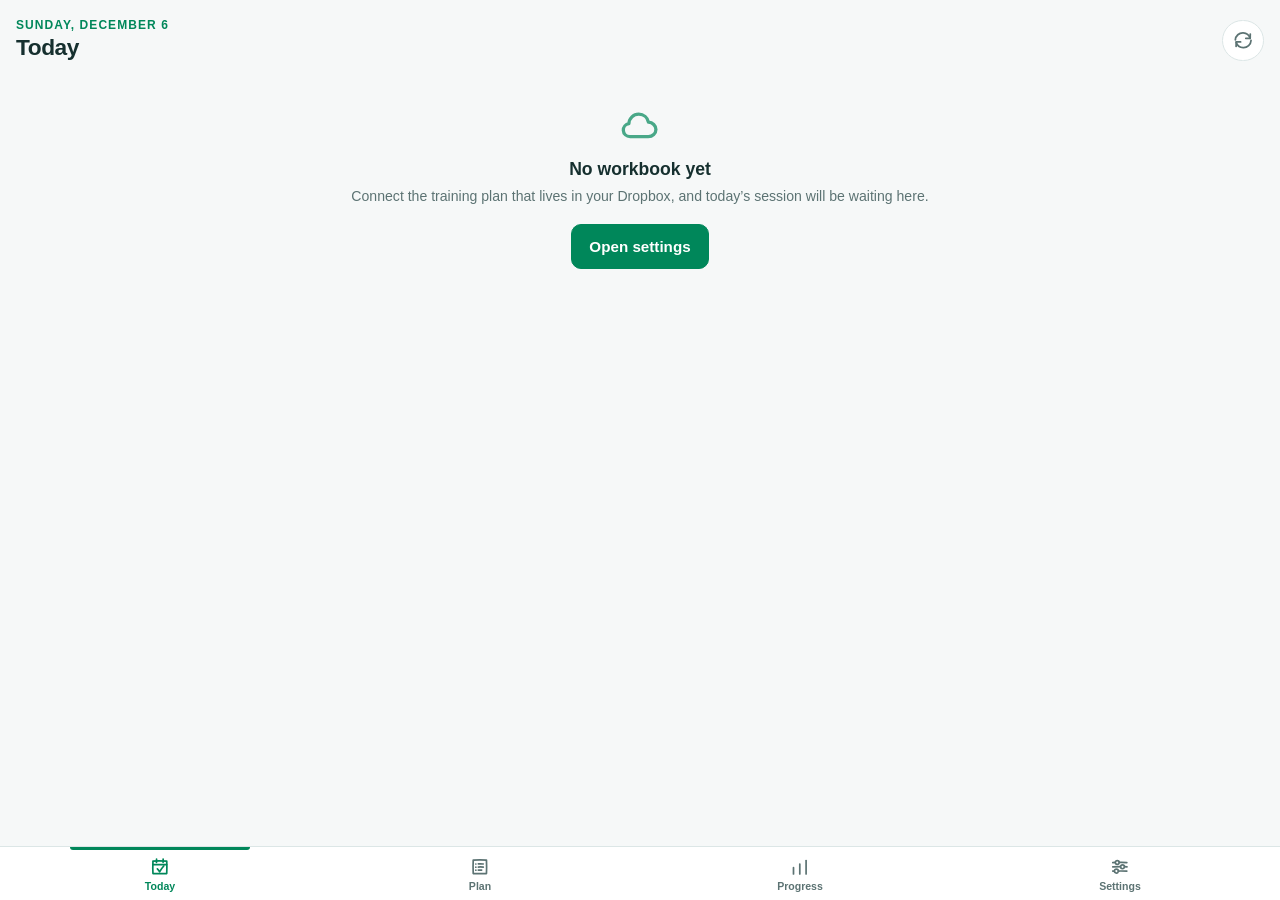
==== commit 5fc6c82c: "v1.70.0: his colours, everywhere Every sport wears the colour from his picture, in both themes: blue" ====
--- a/index.html
+++ b/index.html
@@ -12,7 +12,7 @@
     <link rel="icon" type="image/png" sizes="64x64" href="icons/favicon-64.png">
     <link rel="apple-touch-icon" sizes="180x180" href="icons/apple-touch-icon.png">
     <link rel="manifest" href="manifest.json">
-    <link rel="stylesheet" href="css/style.css?v=1.69.0">
+    <link rel="stylesheet" href="css/style.css?v=1.70.0">
 </head>
 <body data-tab="today">
 
@@ -404,20 +404,20 @@
 
     <div class="toast" id="toast" role="status" aria-live="polite"></div>
 
-    <script src="js/version.js?v=1.69.0"></script>
-    <script src="js/db.js?v=1.69.0"></script>
-    <script src="js/zip.js?v=1.69.0"></script>
-    <script src="js/xlsx.js?v=1.69.0"></script>
-    <script src="js/mapping.js?v=1.69.0"></script>
-    <script src="js/plan.js?v=1.69.0"></script>
-    <script src="js/extras.js?v=1.69.0"></script>
-    <script src="js/voice.js?v=1.69.0"></script>
-    <script src="js/photos.js?v=1.69.0"></script>
-    <script src="js/ics.js?v=1.69.0"></script>
-    <script src="js/stats.js?v=1.69.0"></script>
-    <script src="js/dropbox.js?v=1.69.0"></script>
-    <script src="js/sync.js?v=1.69.0"></script>
-    <script src="js/ui.js?v=1.69.0"></script>
-    <script src="js/app.js?v=1.69.0"></script>
+    <script src="js/version.js?v=1.70.0"></script>
+    <script src="js/db.js?v=1.70.0"></script>
+    <script src="js/zip.js?v=1.70.0"></script>
+    <script src="js/xlsx.js?v=1.70.0"></script>
+    <script src="js/mapping.js?v=1.70.0"></script>
+    <script src="js/plan.js?v=1.70.0"></script>
+    <script src="js/extras.js?v=1.70.0"></script>
+    <script src="js/voice.js?v=1.70.0"></script>
+    <script src="js/photos.js?v=1.70.0"></script>
+    <script src="js/ics.js?v=1.70.0"></script>
+    <script src="js/stats.js?v=1.70.0"></script>
+    <script src="js/dropbox.js?v=1.70.0"></script>
+    <script src="js/sync.js?v=1.70.0"></script>
+    <script src="js/ui.js?v=1.70.0"></script>
+    <script src="js/app.js?v=1.70.0"></script>
 </body>
 </html>
--- a/css/style.css
+++ b/css/style.css
@@ -31,30 +31,52 @@
     --color-danger: #dc2626;
     --color-danger-text: #ff6b6b;
 
-    /* One colour per discipline, kept far apart in hue so a week of training
-       can be read as a stripe of colour without labels. */
-    --sport-swim: #06b6d4;
-    --sport-bike: #84cc16;
-    --sport-run: #22c55e;
-    /* Mobility and strength are one colour on purpose: they are the same
-       kind of work, they are read together in the week strip, and telling two
-       gym sessions apart by hue was never the question anybody asks of it. */
-    --sport-mobility: #eab308;
-    --sport-strength: #eab308;
-    --sport-other: #8b5cf6;
+    /*
+     * One colour per discipline: his palette, given as a picture (v1.70.0)
+     * and used as given, in both themes. Blue swim, yellow bike, lime run,
+     * orange strength, purple mobility. The same five values paint a bar in
+     * the week strip, a dot in the key, the stripe down a card, the badge
+     * behind an icon, in daylight and at night.
+     *
+     * They are bright by design, which is fine for a fill and not for text:
+     * this yellow on white is 1.55:1 against the 4.5:1 a label needs. So a
+     * sport's colour is never used as text directly. `--sport-ink` below is
+     * the same hue with more ink in it (or, at night, more light) and it is
+     * derived from the fill rather than kept as a second table, so a colour
+     * changed here gets legible text without anybody remembering to.
+     */
+    --sport-swim: #4f87f8;
+    --sport-bike: #f7cb44;
+    --sport-run: #a3fa55;
+    --sport-strength: #f2a33a;
+    --sport-mobility: #8650fe;
+    /* Anything the plan calls something else. Cyan because it is the one
+       clear hue the five above leave free that is not the extras' pink. */
+    --sport-other: #22d3ee;
     --sport-rest: #64748b;   /* deliberately quiet — a rest day is not a session */
     --sport-race: #ef4444;
     /* Anything done outside the plan. Not a discipline — a walk and an
        unplanned run are both this — so it is deliberately outside the range
-       the sports occupy, and pink was free. Its whole job is to be told apart
-       from all of them at a glance, in a column 11 pixels wide. */
-    --sport-extra: #f472b6;
-
-    /* The frame round anything logged outside the plan. Yellow because he
-       asked for yellow, and because green is taken: a run logged as an extra
-       carries a green bar already, and a green frame round it would make it
-       look like a planned session he completed. */
-    --extra-edge: #eab308;
+       the sports occupy. Light pink, by his request, and the same in both
+       themes: its whole job is to be told apart from all of the sports at a
+       glance, in a column 11 pixels wide. */
+    --sport-extra: #f9a8d4;
+
+    /* The frame round anything logged outside the plan, and the tick on it.
+       The extras' own pink, so a card and a bar say "outside the plan" in one
+       word. It used to be yellow, and yellow now means bike: a yellow frame
+       round a bike ride logged as an extra would have read as a planned ride
+       completed, which is exactly the confusion the frame exists to prevent. */
+    --extra-edge: #f9a8d4;
+
+    /*
+     * Text and edges drawn in a sport's colour clamp its lightness (OKLCH) so
+     * they can be read on the surface behind them. At night the floor lifts
+     * the darker fills (blue, purple) towards the light; the bright ones are
+     * already past it and are used as they are.
+     */
+    --ink-floor: 0.74;
+    --ink-ceiling: 1;
 
     --safe-top: env(safe-area-inset-top, 0px);
     --safe-bottom: env(safe-area-inset-bottom, 0px);
@@ -73,27 +95,36 @@
         --color-text-secondary: #5c7373;
         --color-border: #dce6e6;
         --accent: #00875A;
-        /* The dark theme's sport colours are bright by design, and on white
-           they wash out to half the contrast standard — the RUN label measured
-           2.3:1 against the 4.5 it needs. Strength was given a darker light
-           variant from the start; these finish the job. Same hue, more ink. */
-        --sport-swim: #155e75;
-        --sport-bike: #3f6212;
-        --sport-run: #166534;
-        --sport-mobility: #854d0e;
-        --sport-strength: #854d0e;
-        --sport-other: #5b21b6;
-        --sport-rest: #475569;
-        --sport-race: #991b1b;
-        /* Same treatment as the sports above, and for the same reason: it
-           labels a row on the opened day, so it carries text. 6.0:1 on white.
-           Do not brighten it back towards the dark theme's pink. */
-        --sport-extra: #be185d;
-        /* #eab308 is 1.9:1 on white — invisible as an edge. Same hue with more
-           ink in it: 4.9:1, well past the 3:1 a border needs. */
-        --extra-edge: #a16207;
+        /* The fills stay exactly as at night — the palette was given on a
+           light ground and is meant to look like that. Only the ink moves:
+           on white a label has to be darker than any of these, and 0.52 is
+           the lightness at which every one of them clears 5:1 (measured;
+           the august audit fails the moment one does not). */
+        --ink-floor: 0;
+        --ink-ceiling: 0.52;
+        /* The frame is a border and the tick carries a white check, and
+           #f9a8d4 on white is 1.8:1 — invisible as an edge. Same hue with
+           more ink: 4.6:1, past the 3:1 a border needs. The bars keep the
+           light pink; a bar is a shape, a frame is a line. */
+        --extra-edge: #db2777;
         --color-danger-text: #c81e1e;
     }
+}
+
+/*
+ * `--sport` is set inline on a card, a bar or a row and inherited below it;
+ * `--sport-ink` is the readable version of the same colour, recomputed on
+ * every element from whatever `--sport` it inherits. Declared on `*` on
+ * purpose: a custom property is resolved where it is declared, so a single
+ * copy on :root would resolve against :root's `--sport` (there is none) and
+ * hand every card the accent. The plain rule is the fallback for a browser
+ * without relative colour syntax, which gets the fill as its ink — legible at
+ * night, and in daylight exactly what the app did before v1.70.0 for a bright
+ * colour, which is to say not well.
+ */
+* { --sport-ink: var(--sport, var(--accent)); }
+@supports (color: oklch(from red clamp(0, l, 1) c h)) {
+    * { --sport-ink: oklch(from var(--sport, var(--accent)) clamp(var(--ink-floor), l, var(--ink-ceiling)) c h); }
 }
 
 html { background: var(--color-bg); }
@@ -356,7 +387,7 @@
     place-items: center;
     border-radius: 50%;
     background: color-mix(in srgb, var(--sport, var(--accent)) 18%, transparent);
-    color: var(--sport, var(--accent));
+    color: var(--sport-ink);
 }
 
 .sport-badge .icon { width: 1.3rem; height: 1.3rem; }
@@ -368,7 +399,7 @@
     font-weight: 700;
     letter-spacing: 0.09em;
     text-transform: uppercase;
-    color: var(--sport, var(--accent));
+    color: var(--sport-ink);
 }
 
 .workout-card-title {
@@ -399,7 +430,7 @@
 .pill.done { color: var(--color-success); border-color: var(--color-success); }
 .pill.pending { color: var(--color-warning); border-color: var(--color-warning); }
 .pill.missed { color: var(--color-danger-text); border-color: var(--color-danger-text); }
-.pill.strong { color: var(--sport, var(--accent)); border-color: var(--sport, var(--accent)); }
+.pill.strong { color: var(--sport-ink); border-color: var(--sport-ink); }
 
 /* ---------- sections of a workout ---------- */
 
@@ -426,7 +457,7 @@
     font-weight: 700;
     letter-spacing: 0.08em;
     text-transform: uppercase;
-    color: var(--sport, var(--accent));
+    color: var(--sport-ink);
     margin-bottom: 0.2rem;
 }
 
@@ -1464,17 +1495,20 @@
  * Outstanding work is hollow; recorded work is solid. That difference has to
  * stay legible without reading anything — but hollow used to mean an outline
  * and nothing else, and on a week with nothing logged yet the whole strip was
- * four thin rules on white. Since the light-mode sport colours are dark by
- * design (they have to carry text contrast), an outline of one reads as grey.
+ * four thin rules on white.
  *
- * So hollow is now tinted rather than empty: the sport's own colour at low
- * strength, inside a full-strength edge of it. Still plainly not solid, and
- * the week finally has the colour of the sports in it.
+ * So hollow is tinted rather than empty: the sport's own colour at low
+ * strength, inside an edge of it. Still plainly not solid, and the week has
+ * the colour of the sports in it. The edge is drawn in the sport's *ink*
+ * rather than its fill: since v1.70.0 the fills are bright in daylight too,
+ * and a 1.5px line of this yellow on white is 1.55:1 — a hollow bike ride
+ * would be a pale smudge. The ink is the same hue dark enough to be a line.
+ * At night ink and fill are the same colour for every bright sport.
  */
 .week-bar-seg.is-todo {
     background: var(--sport, var(--accent));
     background: color-mix(in srgb, var(--sport, var(--accent)) 26%, transparent);
-    border: 1.5px solid var(--sport, var(--accent));
+    border: 1.5px solid var(--sport-ink);
 }
 
 /*
@@ -1497,7 +1531,7 @@
 
 .week-bar-seg.is-moved {
     background: color-mix(in srgb, var(--sport, var(--accent)) 14%, transparent);
-    border: 1.5px dashed var(--sport, var(--accent));
+    border: 1.5px dashed var(--sport-ink);
 }
 
 /* A rest day is a flat line rather than an empty column — planned nothing and
@@ -1755,7 +1789,7 @@
     font-weight: 700;
     letter-spacing: 0.05em;
     text-transform: uppercase;
-    color: var(--sport, var(--accent));
+    color: var(--sport-ink);
     min-width: 4.4rem;
 }
 
@@ -2522,12 +2556,12 @@
    empty, for the same reason. */
 .block-bar.is-todo {
     background: color-mix(in srgb, var(--sport, var(--accent)) 26%, transparent);
-    box-shadow: inset 0 0 0 1.5px var(--sport, var(--accent));
+    box-shadow: inset 0 0 0 1.5px var(--sport-ink);
 }
 
 .block-bar.is-moved {
     background: color-mix(in srgb, var(--sport, var(--accent)) 14%, transparent);
-    box-shadow: inset 0 0 0 1.5px var(--sport, var(--accent));
+    box-shadow: inset 0 0 0 1.5px var(--sport-ink);
     opacity: 0.7;
 }
 
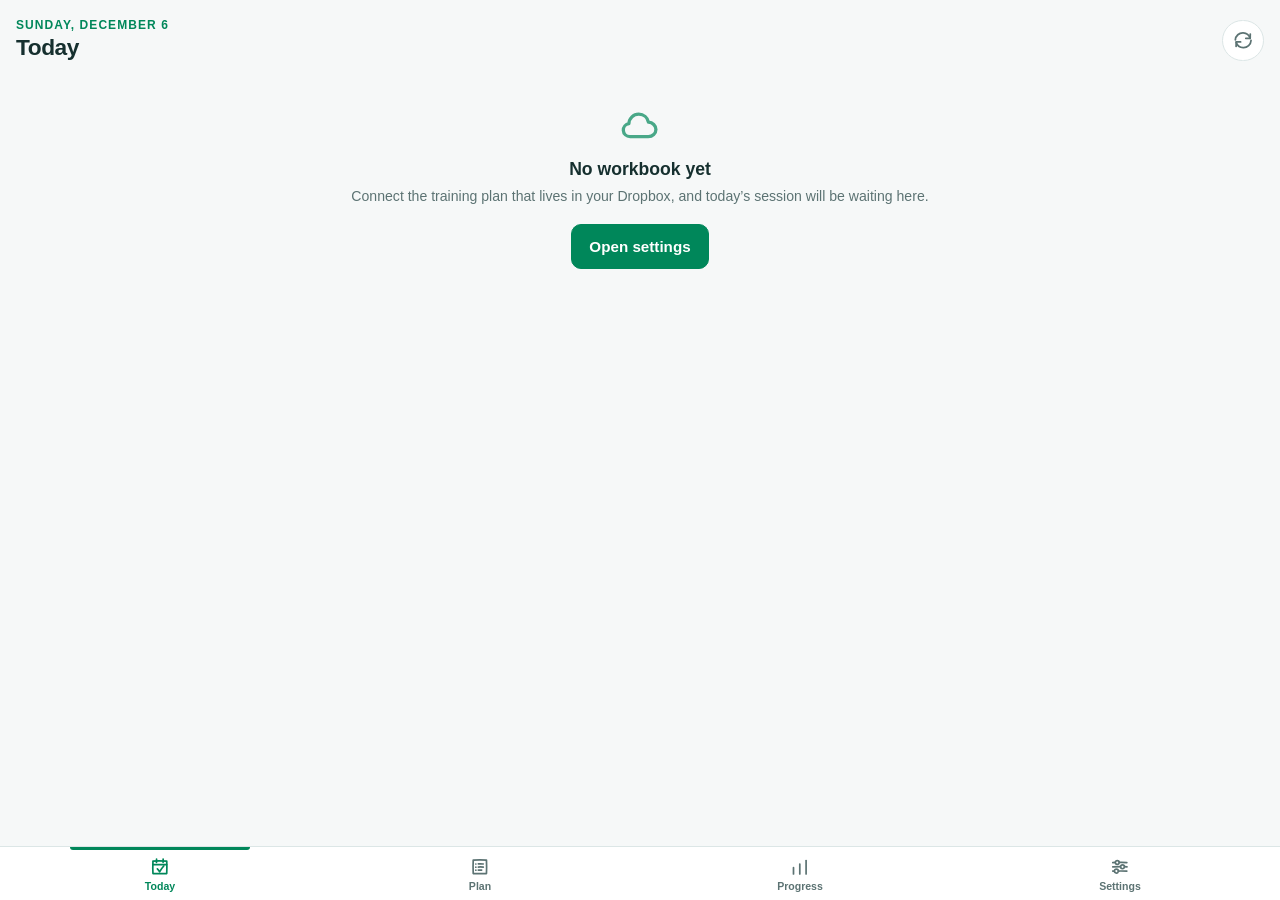
==== commit 2ec01e57: "v1.71.0: extras in their own colour, dotted He changed his mind on the pink: an extra should be its " ====
--- a/index.html
+++ b/index.html
@@ -12,7 +12,7 @@
     <link rel="icon" type="image/png" sizes="64x64" href="icons/favicon-64.png">
     <link rel="apple-touch-icon" sizes="180x180" href="icons/apple-touch-icon.png">
     <link rel="manifest" href="manifest.json">
-    <link rel="stylesheet" href="css/style.css?v=1.70.0">
+    <link rel="stylesheet" href="css/style.css?v=1.71.0">
 </head>
 <body data-tab="today">
 
@@ -404,20 +404,20 @@
 
     <div class="toast" id="toast" role="status" aria-live="polite"></div>
 
-    <script src="js/version.js?v=1.70.0"></script>
-    <script src="js/db.js?v=1.70.0"></script>
-    <script src="js/zip.js?v=1.70.0"></script>
-    <script src="js/xlsx.js?v=1.70.0"></script>
-    <script src="js/mapping.js?v=1.70.0"></script>
-    <script src="js/plan.js?v=1.70.0"></script>
-    <script src="js/extras.js?v=1.70.0"></script>
-    <script src="js/voice.js?v=1.70.0"></script>
-    <script src="js/photos.js?v=1.70.0"></script>
-    <script src="js/ics.js?v=1.70.0"></script>
-    <script src="js/stats.js?v=1.70.0"></script>
-    <script src="js/dropbox.js?v=1.70.0"></script>
-    <script src="js/sync.js?v=1.70.0"></script>
-    <script src="js/ui.js?v=1.70.0"></script>
-    <script src="js/app.js?v=1.70.0"></script>
+    <script src="js/version.js?v=1.71.0"></script>
+    <script src="js/db.js?v=1.71.0"></script>
+    <script src="js/zip.js?v=1.71.0"></script>
+    <script src="js/xlsx.js?v=1.71.0"></script>
+    <script src="js/mapping.js?v=1.71.0"></script>
+    <script src="js/plan.js?v=1.71.0"></script>
+    <script src="js/extras.js?v=1.71.0"></script>
+    <script src="js/voice.js?v=1.71.0"></script>
+    <script src="js/photos.js?v=1.71.0"></script>
+    <script src="js/ics.js?v=1.71.0"></script>
+    <script src="js/stats.js?v=1.71.0"></script>
+    <script src="js/dropbox.js?v=1.71.0"></script>
+    <script src="js/sync.js?v=1.71.0"></script>
+    <script src="js/ui.js?v=1.71.0"></script>
+    <script src="js/app.js?v=1.71.0"></script>
 </body>
 </html>
--- a/css/style.css
+++ b/css/style.css
@@ -33,8 +33,10 @@
 
     /*
      * One colour per discipline: his palette, given as a picture (v1.70.0)
-     * and used as given, in both themes. Blue swim, yellow bike, lime run,
-     * orange strength, purple mobility. The same five values paint a bar in
+     * and used as given, in both themes. Blue swim, yellow bike, grass-green
+     * run (his picture's lime was "a bit too fluorescent" on the screen, so
+     * it is the same green with a third less colour in it), orange strength,
+     * purple mobility. The same five values paint a bar in
      * the week strip, a dot in the key, the stripe down a card, the badge
      * behind an icon, in daylight and at night.
      *
@@ -47,27 +49,20 @@
      */
     --sport-swim: #4f87f8;
     --sport-bike: #f7cb44;
-    --sport-run: #a3fa55;
+    --sport-run: #85ce6c;
     --sport-strength: #f2a33a;
     --sport-mobility: #8650fe;
-    /* Anything the plan calls something else. Cyan because it is the one
-       clear hue the five above leave free that is not the extras' pink. */
+    /* A planned row whose sport the app cannot read. Cyan because it is the
+       one clear hue the five above leave free. Extras never use it: an extra
+       that is not one of the sports is grey (`--sport-rest`). */
     --sport-other: #22d3ee;
     --sport-rest: #64748b;   /* deliberately quiet — a rest day is not a session */
     --sport-race: #ef4444;
-    /* Anything done outside the plan. Not a discipline — a walk and an
-       unplanned run are both this — so it is deliberately outside the range
-       the sports occupy. Light pink, by his request, and the same in both
-       themes: its whole job is to be told apart from all of the sports at a
-       glance, in a column 11 pixels wide. */
-    --sport-extra: #f9a8d4;
-
-    /* The frame round anything logged outside the plan, and the tick on it.
-       The extras' own pink, so a card and a bar say "outside the plan" in one
-       word. It used to be yellow, and yellow now means bike: a yellow frame
-       round a bike ride logged as an extra would have read as a planned ride
-       completed, which is exactly the confusion the frame exists to prevent. */
-    --extra-edge: #f9a8d4;
+    /* Anything done outside the plan has no colour of its own any more: it is
+       drawn in its activity's colour (grey for an activity that is not one of
+       the sports) with a dotted fill, and the dots are what say "outside the
+       plan". See `.week-bar-seg.is-extra`. One pink for every extra (v1.56.0
+       to v1.70.0) was his to keep, and he chose the colour being right. */
 
     /*
      * Text and edges drawn in a sport's colour clamp its lightness (OKLCH) so
@@ -102,11 +97,6 @@
            the august audit fails the moment one does not). */
         --ink-floor: 0;
         --ink-ceiling: 0.52;
-        /* The frame is a border and the tick carries a white check, and
-           #f9a8d4 on white is 1.8:1 — invisible as an edge. Same hue with
-           more ink: 4.6:1, past the 3:1 a border needs. The bars keep the
-           light pink; a bar is a shape, a frame is a line. */
-        --extra-edge: #db2777;
         --color-danger-text: #c81e1e;
     }
 }
@@ -306,23 +296,27 @@
 }
 
 /*
- * An extra, framed like the two above and in a colour neither of them uses.
+ * An extra, framed like the two above — but dotted, and in the activity's
+ * own colour.
  *
  * Green and red are *states* — done and missed. An extra has no state to
- * report: it is always done, which is why its bar in the week strip is always
- * solid (v1.56.0). So this frame reports a *kind* instead, and the activity's
- * own colour stays on the left edge reporting which activity. Two marks, two
- * meanings, exactly as the border and the pill divide the work on a session.
+ * report: it is always done, which is why its bar in the week strip is never
+ * hollow (v1.56.0). This frame reports a *kind*, and it does so by its line
+ * rather than by its colour: dotted, the same mark the bars carry. That is
+ * what lets the colour be the activity's — a run logged as an extra is framed
+ * in run-green dots, where a planned run he did is framed in the solid
+ * success green. Two releases (yellow, then pink) kept the frame off the
+ * activity's colour for exactly this case; the dots do that job now.
  *
- * The one place it matters most is a run logged as an extra: green bar, and
- * a green frame would say "a planned session you completed", which is the one
- * thing it is not.
+ * The ink rather than the fill: a 2px dotted line of the bike's yellow on
+ * white would not be there. No inset ring — a solid ring inside a dotted
+ * border would make it a solid frame again.
  */
 .workout-card.is-extra-card {
     border-width: 2px;
-    border-color: var(--extra-edge);
-    box-shadow: inset 0 0 0 1px var(--extra-edge);
-    background: color-mix(in srgb, var(--extra-edge) 11%, var(--color-surface));
+    border-style: dotted;
+    border-color: var(--sport-ink);
+    background: color-mix(in srgb, var(--sport, var(--accent)) 9%, var(--color-surface));
 }
 
 /*
@@ -348,13 +342,14 @@
 }
 
 /*
- * The same tick on an extra, in the extras' own yellow. Green would say "a
- * planned session you completed", which is the one thing the yellow frame on
- * that card exists to deny.
+ * The same tick on an extra, in the activity's colour to match its frame. On
+ * an extra run that is a green near the success green of a planned one; the
+ * dotted frame beside it is what tells the two cards apart, and the tick is
+ * the part that is pleased about the work rather than the part reporting it.
  */
 .done-tick.is-extra {
-    background: var(--extra-edge);
-    box-shadow: 0 1px 4px color-mix(in srgb, var(--extra-edge) 45%, transparent);
+    background: var(--sport-ink);
+    box-shadow: 0 1px 4px color-mix(in srgb, var(--sport-ink) 45%, transparent);
 }
 
 .done-tick .icon { width: 1rem; height: 1rem; }
@@ -1126,12 +1121,14 @@
  * Green is `--accent`, and it is the quieter choice on purpose: it is the
  * colour of every other control in this app, so a green + reads as one more
  * ordinary button rather than as something announcing itself. It was pink
- * (`--sport-extra`) for one release, on the argument that at 34px only colour
- * could say "add *what*" — but pink is this app's word for extras as *data*,
- * the bars in the week strip and the row on an opened day, and a button is not
- * data. The heading two inches away says what it adds; the colour only has to
- * say it can be pressed. It also stops the row disagreeing with itself: the
- * count link beside it was already `--accent`.
+ * for one release (v1.65.0, when pink was the extras' colour), on the argument
+ * that at 34px only colour could say "add *what*" — but that pink was the
+ * app's word for extras as *data*, the bars in the week strip and the row on
+ * an opened day, and a button is not data. (Since v1.71.0 extras have no
+ * colour of their own at all, which settles it.) The heading two inches away
+ * says what it adds; the colour only has to say it can be pressed. It also
+ * stops the row disagreeing with itself: the count link beside it was already
+ * `--accent`.
  *
  * Not `--color-success`. v1.63.0 and v1.64.0 spent two releases teaching that
  * green plus a tick means "you have done this", and a completion mark on an
@@ -1512,13 +1509,21 @@
 }
 
 /*
- * Something done outside the plan. Solid, because an extra is only ever
- * recorded — there is no outstanding one for hollow to mean — and in its own
- * colour rather than the activity's, because what the strip has to say about
- * it first is that the plan did not ask for it.
+ * Something done outside the plan: the activity's colour, filled with dots.
+ * He drew it — a tinted bar with darker dots on it — and the dots are the
+ * whole message: never hollow (an extra is only ever recorded, so there is no
+ * outstanding one for hollow to mean), never plain solid (that is a planned
+ * session he did). The dots are in the ink, which at night is the fill itself
+ * and in daylight the same hue dark enough to be seen on a pale tint, so the
+ * pattern reads on white for a yellow ride as well as for a grey hike. A 4px
+ * grid puts two or three columns of dots on an 11px bar, which is enough to
+ * read as a pattern and not as dirt.
  */
 .week-bar-seg.is-extra {
-    background: var(--sport-extra);
+    background-color: color-mix(in srgb, var(--sport, var(--accent)) 40%, var(--color-surface));
+    background-image: radial-gradient(circle, var(--sport-ink) 1.1px, transparent 1.6px);
+    background-size: 4px 4px;
+    background-position: 1px 1px;
 }
 
 .week-bar-seg.is-missed {
@@ -1805,7 +1810,9 @@
     -webkit-box-orient: vertical;
 }
 
-.week-expanded-row.is-extra { --sport: var(--sport-extra); }
+/* The row keeps the activity's colour and says "extra" the way the bar does:
+   its edge is dotted. */
+.week-expanded-row.is-extra { border-left-style: dotted; }
 
 .week-expanded-meta {
     flex-shrink: 0;
@@ -2567,11 +2574,15 @@
 
 .block-bar.is-missed { background: var(--sport, var(--accent)); opacity: 0.35; }
 
-/* Outside the plan, in the same pink as Today and for the same reason: colour
-   is how these rows say which sport, so a colour of its own is how they say
-   "not one of them". Solid, because an extra is only ever recorded. */
+/* Outside the plan, dotted as on Today and for the same reason. These bars
+   are 3–7px wide, so the grid is tighter and the dots smaller; at this size
+   it reads as a texture rather than as dots, which is still not solid and
+   still not hollow. */
 .block-bar.is-extra {
-    background: var(--sport-extra);
+    background-color: color-mix(in srgb, var(--sport, var(--accent)) 40%, var(--color-surface));
+    background-image: radial-gradient(circle, var(--sport-ink) 0.75px, transparent 1.15px);
+    background-size: 3px 3px;
+    background-position: 0.5px 0.5px;
     box-shadow: none;
 }
 
